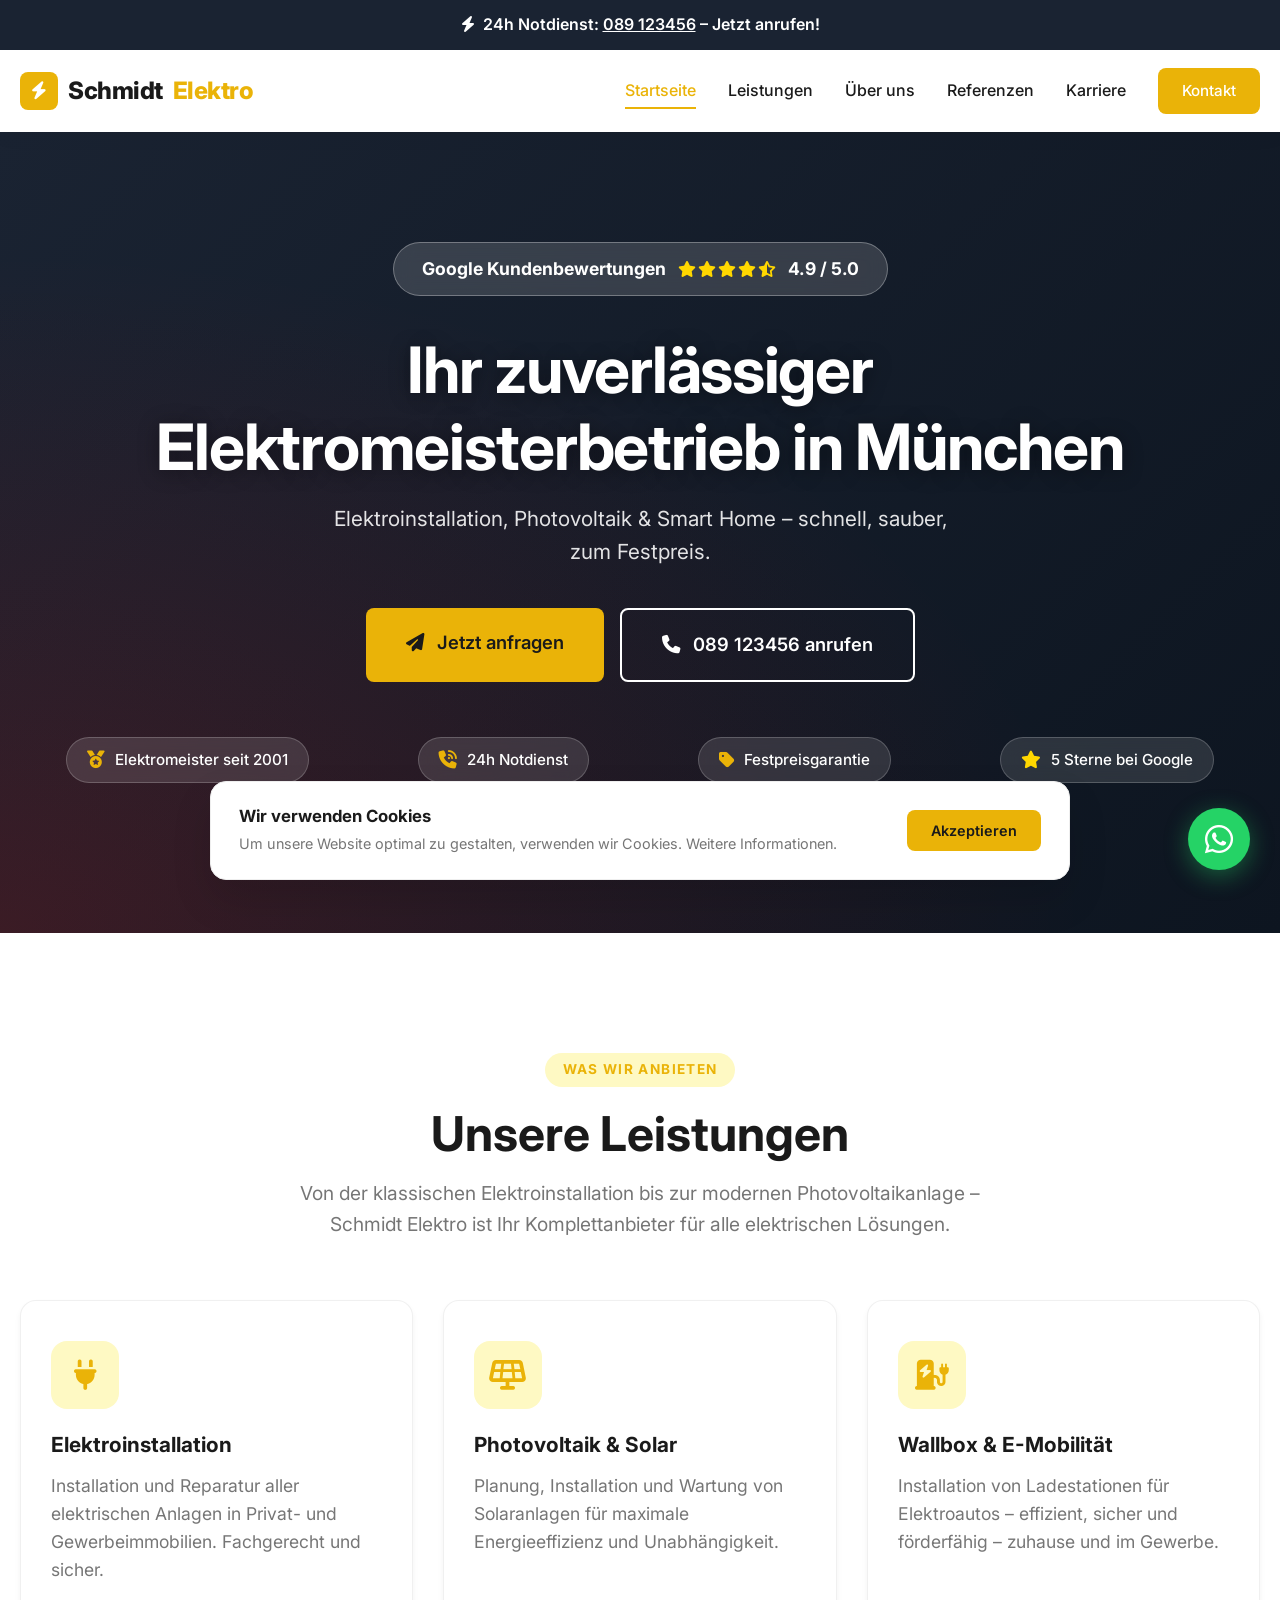
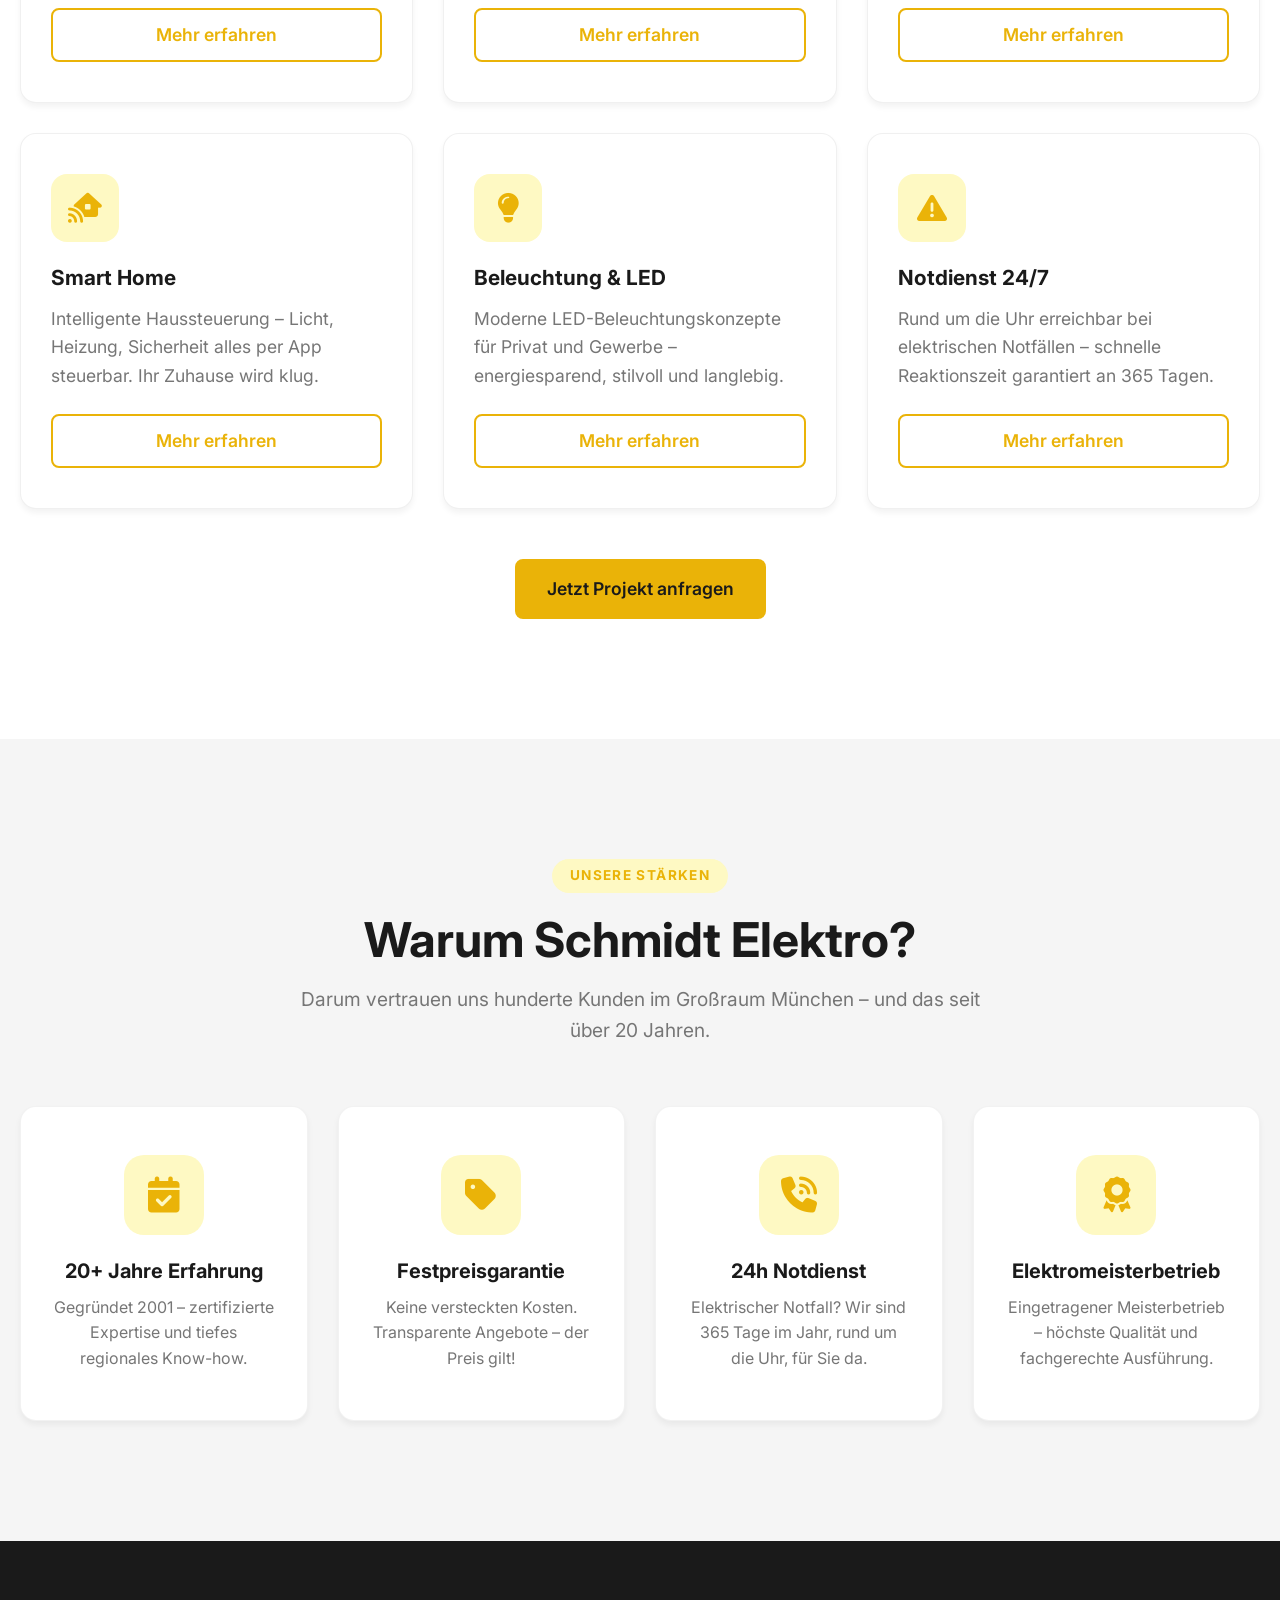
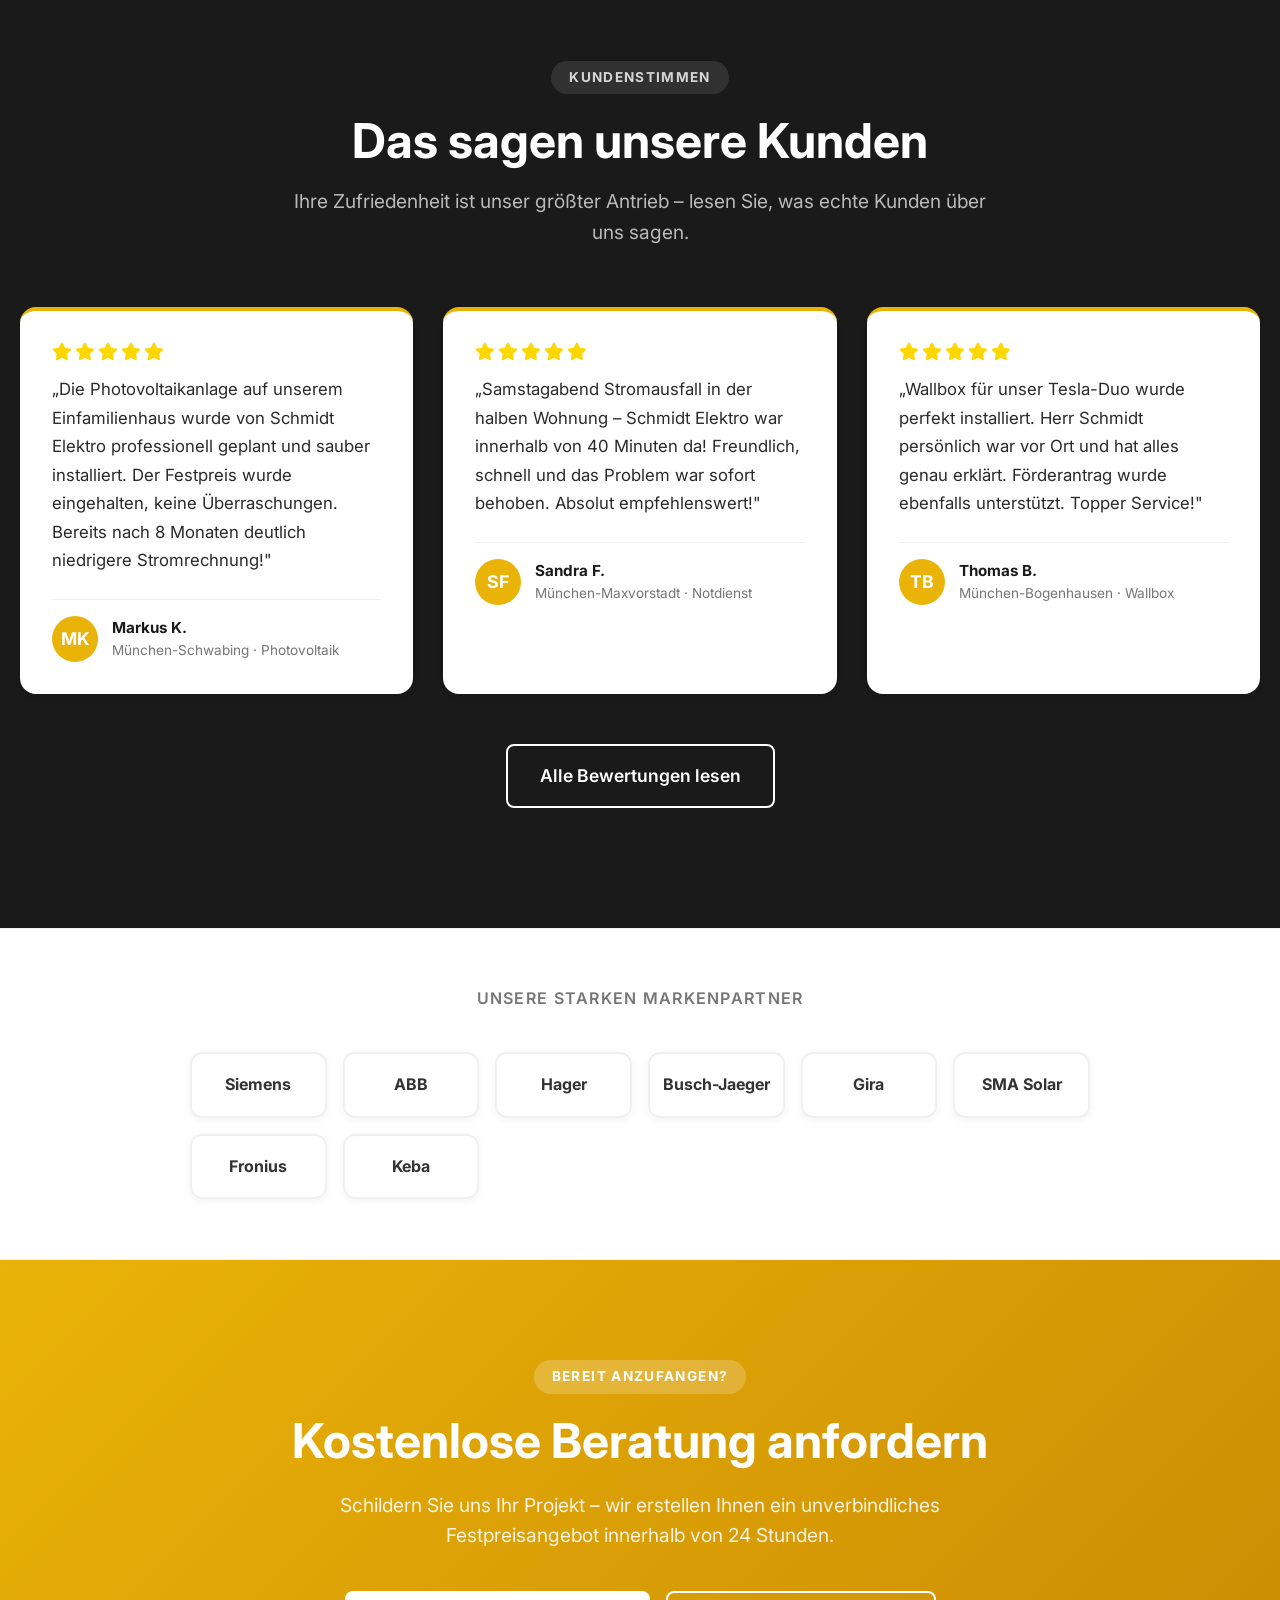
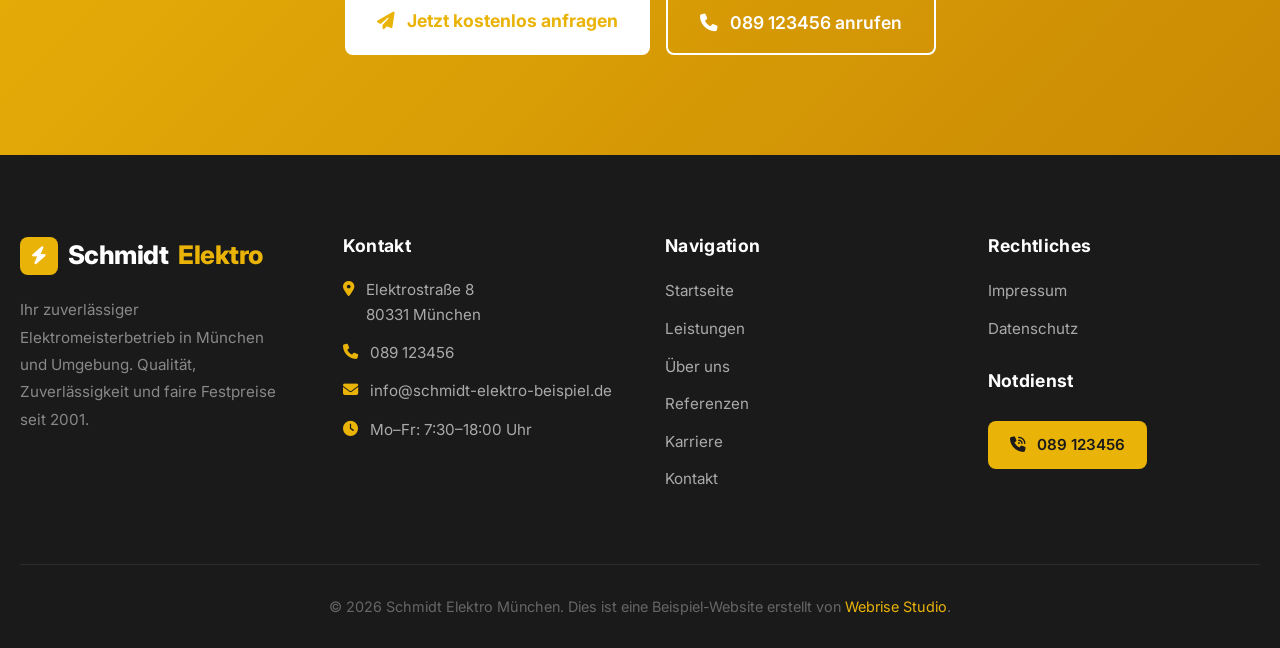
==== index.html @ f68c8c35 "Feat: Gelb/Anthrazit Farbschema, Banner, CTAs, Smart Home, Cleanup + SEO - Farbschema geändert: Gelb" ====
<!DOCTYPE html>
<html lang="de">
<head>
    <meta charset="UTF-8">
    <meta name="viewport" content="width=device-width, initial-scale=1.0">
    <title>Schmidt Elektro München – Elektromeisterbetrieb | Photovoltaik & Smart Home</title>
    <meta name="description" content="Ihr zuverlässiger Elektromeisterbetrieb in München. Elektroinstallation, Photovoltaik, Wallbox & Smart Home – schnell, sauber, zum Festpreis. Jetzt kostenlos anfragen!">

    <!-- Google Fonts -->
    <link rel="preconnect" href="https://fonts.googleapis.com">
    <link rel="preconnect" href="https://fonts.gstatic.com" crossorigin>
    <link href="https://fonts.googleapis.com/css2?family=Inter:wght@400;500;600;700;800&display=swap" rel="stylesheet">

    <!-- FontAwesome -->
    <link rel="stylesheet" href="https://cdnjs.cloudflare.com/ajax/libs/font-awesome/6.4.0/css/all.min.css">

    <link rel="stylesheet" href="css/style.css">
  <link rel="icon" type="image/x-icon" href="favicon.ico">
  <link rel="icon" type="image/png" sizes="32x32" href="favicon-32x32.png">
  <link rel="icon" type="image/png" sizes="16x16" href="favicon-16x16.png">
  <link rel="apple-touch-icon" sizes="180x180" href="apple-touch-icon.png">
  <!-- Open Graph -->
  <meta property="og:type" content="website">
  <meta property="og:url" content="https://webrisestudiode.github.io/schmidt-elektro/">
  <meta property="og:title" content="Schmidt Elektro München – Elektromeister für Photovoltaik & Smart Home">
  <meta property="og:description" content="Ihr zuverlässiger Elektromeisterbetrieb in München. Elektroinstallation, Photovoltaik, Wallbox & Smart Home – schnell, sauber, zum Festpreis.">
  <meta property="og:image" content="https://webrisestudiode.github.io/schmidt-elektro/img/pv-anlage.webp">
  <meta name="twitter:card" content="summary_large_image">
</head>
<body>

<!-- Personalisierter Demo-Banner -->
<div id="personalized-banner" style="display:none; background:linear-gradient(90deg,#1a2332,#2d3f52); color:white; text-align:center; padding:10px 20px; font-size:0.9rem; font-weight:600; letter-spacing:0.01em; position:relative; z-index:9999; border-bottom:3px solid #EAB308;">
  <i class="fa-solid fa-bolt" style="color:#EAB308; margin-right:8px;"></i>
  Guten Tag Herr/Frau <span id="banner-name" style="font-weight:800;"></span> – so könnte die Website von <strong id="banner-firma"></strong> aussehen &nbsp;·&nbsp;
  <a href="https://webrisestudio.de/kontakt.html" target="_blank" style="color:#EAB308;text-decoration:underline;font-weight:700;">Website anfragen →</a>
</div>
<script>
(function(){var p=new URLSearchParams(window.location.search),f=p.get('firma'),n=p.get('name');if(f&&n){var b=document.getElementById('personalized-banner');if(b){document.getElementById('banner-firma').textContent=f;document.getElementById('banner-name').textContent=n;b.style.display='block';}}})();
</script>

    <!-- Notdienst Banner -->
    <div class="emergency-banner">
        <i class="fa-solid fa-bolt"></i>&nbsp; 24h Notdienst: <a href="tel:089123456">089 123456</a> – Jetzt anrufen!
    </div>

    <!-- Header -->
    <header class="header">
        <div class="container nav-container">
            <a href="index.html" class="logo">
                <div class="logo-icon"><i class="fa-solid fa-bolt"></i></div>
                Schmidt <span>Elektro</span>
            </a>
            <button class="mobile-menu-btn" aria-label="Menü öffnen">
                <i class="fa-solid fa-bars"></i>
            </button>
            <nav class="nav-links">
                <a href="index.html" class="active">Startseite</a>
                <a href="leistungen.html">Leistungen</a>
                <a href="ueber-uns.html">Über uns</a>
                <a href="referenzen.html">Referenzen</a>
                <a href="karriere.html">Karriere</a>
                <a href="kontakt.html" class="btn btn-primary btn-nav-cta" style="color:white; padding:11px 24px; font-size:0.95rem;">Kontakt</a>
            </nav>
        </div>
    </header>

    <!-- Hero Section -->
    <section class="hero">
        <div class="container hero-content">
            <div class="rating-badge animate-on-scroll">
                <span>Google Kundenbewertungen</span>
                <div class="stars">
                    <i class="fa-solid fa-star"></i>
                    <i class="fa-solid fa-star"></i>
                    <i class="fa-solid fa-star"></i>
                    <i class="fa-solid fa-star"></i>
                    <i class="fa-solid fa-star-half-stroke"></i>
                </div>
                <strong>4.9 / 5.0</strong>
            </div>

            <h1 class="animate-on-scroll" style="transition-delay:0.1s;">
                Ihr zuverlässiger<br>Elektromeisterbetrieb in München
            </h1>
            <p class="animate-on-scroll" style="transition-delay:0.2s;">
                Elektroinstallation, Photovoltaik & Smart Home – schnell, sauber, zum Festpreis.
            </p>

            <div class="animate-on-scroll" style="transition-delay:0.3s; display:flex; gap:16px; flex-wrap:wrap; justify-content:center;">
                <a href="kontakt.html" class="btn btn-primary btn-lg" style="font-size:1.15rem;">
                    <i class="fa-solid fa-paper-plane" style="margin-right:8px;"></i> Jetzt anfragen
                </a>
                <a href="tel:089123456" class="btn btn-outline-white btn-lg" style="font-size:1.15rem;">
                    <i class="fa-solid fa-phone" style="margin-right:8px;"></i> 089 123456 anrufen
                </a>
            </div>

            <div class="trust-badges-hero animate-on-scroll" style="transition-delay:0.45s;">
                <div class="trust-badge">
                    <i class="fa-solid fa-medal"></i> Elektromeister seit 2001
                </div>
                <div class="trust-badge">
                    <i class="fa-solid fa-phone-volume"></i> 24h Notdienst
                </div>
                <div class="trust-badge">
                    <i class="fa-solid fa-tag"></i> Festpreisgarantie
                </div>
                <div class="trust-badge">
                    <i class="fa-solid fa-star" style="color:#FFD700;"></i> 5 Sterne bei Google
                </div>
            </div>
        </div>
    </section>

    <!-- Leistungen Sektion -->
    <section class="section-padding">
        <div class="container">
            <div class="section-header animate-on-scroll">
                <span class="section-eyebrow">Was wir anbieten</span>
                <h2>Unsere Leistungen</h2>
                <p>Von der klassischen Elektroinstallation bis zur modernen Photovoltaikanlage – Schmidt Elektro ist Ihr Komplettanbieter für alle elektrischen Lösungen.</p>
            </div>

            <div class="grid grid-3">
                <div class="card animate-on-scroll">
                    <div class="card-icon"><i class="fa-solid fa-plug"></i></div>
                    <h3 class="card-title">Elektroinstallation</h3>
                    <p class="card-text">Installation und Reparatur aller elektrischen Anlagen in Privat- und Gewerbeimmobilien. Fachgerecht und sicher.</p>
                    <a href="leistungen.html#elektroinstallation" class="btn btn-outline" style="padding:11px 22px;">Mehr erfahren</a>
                </div>
                <div class="card animate-on-scroll" style="transition-delay:0.1s;">
                    <div class="card-icon"><i class="fa-solid fa-solar-panel"></i></div>
                    <h3 class="card-title">Photovoltaik & Solar</h3>
                    <p class="card-text">Planung, Installation und Wartung von Solaranlagen für maximale Energieeffizienz und Unabhängigkeit.</p>
                    <a href="leistungen.html#photovoltaik" class="btn btn-outline" style="padding:11px 22px;">Mehr erfahren</a>
                </div>
                <div class="card animate-on-scroll" style="transition-delay:0.2s;">
                    <div class="card-icon"><i class="fa-solid fa-charging-station"></i></div>
                    <h3 class="card-title">Wallbox & E-Mobilität</h3>
                    <p class="card-text">Installation von Ladestationen für Elektroautos – effizient, sicher und förderfähig – zuhause und im Gewerbe.</p>
                    <a href="leistungen.html#wallbox" class="btn btn-outline" style="padding:11px 22px;">Mehr erfahren</a>
                </div>
                <div class="card animate-on-scroll">
                    <div class="card-icon"><i class="fa-solid fa-house-signal"></i></div>
                    <h3 class="card-title">Smart Home</h3>
                    <p class="card-text">Intelligente Haussteuerung – Licht, Heizung, Sicherheit alles per App steuerbar. Ihr Zuhause wird klug.</p>
                    <a href="leistungen.html#smarthome" class="btn btn-outline" style="padding:11px 22px;">Mehr erfahren</a>
                </div>
                <div class="card animate-on-scroll" style="transition-delay:0.1s;">
                    <div class="card-icon"><i class="fa-solid fa-lightbulb"></i></div>
                    <h3 class="card-title">Beleuchtung & LED</h3>
                    <p class="card-text">Moderne LED-Beleuchtungskonzepte für Privat und Gewerbe – energiesparend, stilvoll und langlebig.</p>
                    <a href="leistungen.html#beleuchtung" class="btn btn-outline" style="padding:11px 22px;">Mehr erfahren</a>
                </div>
                <div class="card animate-on-scroll" style="transition-delay:0.2s;">
                    <div class="card-icon"><i class="fa-solid fa-triangle-exclamation"></i></div>
                    <h3 class="card-title">Notdienst 24/7</h3>
                    <p class="card-text">Rund um die Uhr erreichbar bei elektrischen Notfällen – schnelle Reaktionszeit garantiert an 365 Tagen.</p>
                    <a href="leistungen.html#notdienst" class="btn btn-outline" style="padding:11px 22px;">Mehr erfahren</a>
                </div>
            </div>

            <div class="text-center animate-on-scroll" style="margin-top:50px;">
                <a href="kontakt.html" class="btn btn-primary">Jetzt Projekt anfragen</a>
            </div>
        </div>
    </section>

    <!-- Warum Schmidt Elektro -->
    <section class="section-padding bg-light">
        <div class="container">
            <div class="section-header animate-on-scroll">
                <span class="section-eyebrow">Unsere Stärken</span>
                <h2>Warum Schmidt Elektro?</h2>
                <p>Darum vertrauen uns hunderte Kunden im Großraum München – und das seit über 20 Jahren.</p>
            </div>
            <div class="grid grid-4">
                <div class="why-card animate-on-scroll">
                    <div class="why-card-icon"><i class="fa-solid fa-calendar-check"></i></div>
                    <h3>20+ Jahre Erfahrung</h3>
                    <p>Gegründet 2001 – zertifizierte Expertise und tiefes regionales Know-how.</p>
                </div>
                <div class="why-card animate-on-scroll" style="transition-delay:0.1s;">
                    <div class="why-card-icon"><i class="fa-solid fa-tag"></i></div>
                    <h3>Festpreisgarantie</h3>
                    <p>Keine versteckten Kosten. Transparente Angebote – der Preis gilt!</p>
                </div>
                <div class="why-card animate-on-scroll" style="transition-delay:0.2s;">
                    <div class="why-card-icon"><i class="fa-solid fa-phone-volume"></i></div>
                    <h3>24h Notdienst</h3>
                    <p>Elektrischer Notfall? Wir sind 365 Tage im Jahr, rund um die Uhr, für Sie da.</p>
                </div>
                <div class="why-card animate-on-scroll" style="transition-delay:0.3s;">
                    <div class="why-card-icon"><i class="fa-solid fa-award"></i></div>
                    <h3>Elektromeisterbetrieb</h3>
                    <p>Eingetragener Meisterbetrieb – höchste Qualität und fachgerechte Ausführung.</p>
                </div>
            </div>
        </div>
    </section>

    <!-- Testimonials Preview -->
    <section class="section-padding" style="background:var(--color-dark);">
        <div class="container">
            <div class="section-header animate-on-scroll">
                <span class="section-eyebrow" style="background:rgba(255,255,255,0.1); color:rgba(255,255,255,0.8);">Kundenstimmen</span>
                <h2 style="color:white;">Das sagen unsere Kunden</h2>
                <p style="color:rgba(255,255,255,0.7);">Ihre Zufriedenheit ist unser größter Antrieb – lesen Sie, was echte Kunden über uns sagen.</p>
            </div>

            <div class="grid grid-3">
                <div class="testimonial-card animate-on-scroll">
                    <div class="stars">
                        <i class="fa-solid fa-star"></i><i class="fa-solid fa-star"></i><i class="fa-solid fa-star"></i><i class="fa-solid fa-star"></i><i class="fa-solid fa-star"></i>
                    </div>
                    <p><em>„Die Photovoltaikanlage auf unserem Einfamilienhaus wurde von Schmidt Elektro professionell geplant und sauber installiert. Der Festpreis wurde eingehalten, keine Überraschungen. Bereits nach 8 Monaten deutlich niedrigere Stromrechnung!"</em></p>
                    <div class="testimonial-author">
                        <div class="testimonial-avatar">MK</div>
                        <div>
                            <div class="testimonial-name">Markus K.</div>
                            <div class="testimonial-meta">München-Schwabing · Photovoltaik</div>
                        </div>
                    </div>
                </div>

                <div class="testimonial-card animate-on-scroll" style="transition-delay:0.1s;">
                    <div class="stars">
                        <i class="fa-solid fa-star"></i><i class="fa-solid fa-star"></i><i class="fa-solid fa-star"></i><i class="fa-solid fa-star"></i><i class="fa-solid fa-star"></i>
                    </div>
                    <p><em>„Samstagabend Stromausfall in der halben Wohnung – Schmidt Elektro war innerhalb von 40 Minuten da! Freundlich, schnell und das Problem war sofort behoben. Absolut empfehlenswert!"</em></p>
                    <div class="testimonial-author">
                        <div class="testimonial-avatar">SF</div>
                        <div>
                            <div class="testimonial-name">Sandra F.</div>
                            <div class="testimonial-meta">München-Maxvorstadt · Notdienst</div>
                        </div>
                    </div>
                </div>

                <div class="testimonial-card animate-on-scroll" style="transition-delay:0.2s;">
                    <div class="stars">
                        <i class="fa-solid fa-star"></i><i class="fa-solid fa-star"></i><i class="fa-solid fa-star"></i><i class="fa-solid fa-star"></i><i class="fa-solid fa-star"></i>
                    </div>
                    <p><em>„Wallbox für unser Tesla-Duo wurde perfekt installiert. Herr Schmidt persönlich war vor Ort und hat alles genau erklärt. Förderantrag wurde ebenfalls unterstützt. Topper Service!"</em></p>
                    <div class="testimonial-author">
                        <div class="testimonial-avatar">TB</div>
                        <div>
                            <div class="testimonial-name">Thomas B.</div>
                            <div class="testimonial-meta">München-Bogenhausen · Wallbox</div>
                        </div>
                    </div>
                </div>
            </div>

            <div class="text-center animate-on-scroll" style="margin-top:50px;">
                <a href="referenzen.html" class="btn btn-outline-white">Alle Bewertungen lesen</a>
            </div>
        </div>
    </section>

    <!-- Markenpartner -->
    <section class="brands-section">
        <div class="container">
            <h3 class="text-center animate-on-scroll" style="margin-bottom:44px; color:var(--color-gray); font-size:1rem; font-weight:600; text-transform:uppercase; letter-spacing:0.08em;">Unsere starken Markenpartner</h3>
            <div class="animate-on-scroll">
<div style="display:grid; grid-template-columns:repeat(auto-fit,minmax(130px,1fr)); gap:16px; max-width:900px; margin:0 auto;">
    <div style="background:#fff; border:2px solid #f0f0f0; border-radius:12px; padding:18px 12px; text-align:center; font-weight:700; font-size:1rem; color:#333; box-shadow:0 2px 8px rgba(0,0,0,0.05); transition:border-color 0.2s;" onmouseover="this.style.borderColor='#EAB308'" onmouseout="this.style.borderColor='#f0f0f0'">Siemens</div>
    <div style="background:#fff; border:2px solid #f0f0f0; border-radius:12px; padding:18px 12px; text-align:center; font-weight:700; font-size:1rem; color:#333; box-shadow:0 2px 8px rgba(0,0,0,0.05); transition:border-color 0.2s;" onmouseover="this.style.borderColor='#EAB308'" onmouseout="this.style.borderColor='#f0f0f0'">ABB</div>
    <div style="background:#fff; border:2px solid #f0f0f0; border-radius:12px; padding:18px 12px; text-align:center; font-weight:700; font-size:1rem; color:#333; box-shadow:0 2px 8px rgba(0,0,0,0.05); transition:border-color 0.2s;" onmouseover="this.style.borderColor='#EAB308'" onmouseout="this.style.borderColor='#f0f0f0'">Hager</div>
    <div style="background:#fff; border:2px solid #f0f0f0; border-radius:12px; padding:18px 12px; text-align:center; font-weight:700; font-size:1rem; color:#333; box-shadow:0 2px 8px rgba(0,0,0,0.05); transition:border-color 0.2s;" onmouseover="this.style.borderColor='#EAB308'" onmouseout="this.style.borderColor='#f0f0f0'">Busch-Jaeger</div>
    <div style="background:#fff; border:2px solid #f0f0f0; border-radius:12px; padding:18px 12px; text-align:center; font-weight:700; font-size:1rem; color:#333; box-shadow:0 2px 8px rgba(0,0,0,0.05); transition:border-color 0.2s;" onmouseover="this.style.borderColor='#EAB308'" onmouseout="this.style.borderColor='#f0f0f0'">Gira</div>
    <div style="background:#fff; border:2px solid #f0f0f0; border-radius:12px; padding:18px 12px; text-align:center; font-weight:700; font-size:1rem; color:#333; box-shadow:0 2px 8px rgba(0,0,0,0.05); transition:border-color 0.2s;" onmouseover="this.style.borderColor='#EAB308'" onmouseout="this.style.borderColor='#f0f0f0'">SMA Solar</div>
    <div style="background:#fff; border:2px solid #f0f0f0; border-radius:12px; padding:18px 12px; text-align:center; font-weight:700; font-size:1rem; color:#333; box-shadow:0 2px 8px rgba(0,0,0,0.05); transition:border-color 0.2s;" onmouseover="this.style.borderColor='#EAB308'" onmouseout="this.style.borderColor='#f0f0f0'">Fronius</div>
    <div style="background:#fff; border:2px solid #f0f0f0; border-radius:12px; padding:18px 12px; text-align:center; font-weight:700; font-size:1rem; color:#333; box-shadow:0 2px 8px rgba(0,0,0,0.05); transition:border-color 0.2s;" onmouseover="this.style.borderColor='#EAB308'" onmouseout="this.style.borderColor='#f0f0f0'">Keba</div>
</div>
            </div>
        </div>
    </section>

    <!-- CTA Section -->
    <section class="cta-section">
        <div class="container animate-on-scroll">
            <span class="section-eyebrow" style="background:rgba(255,255,255,0.2); color:white;">Bereit anzufangen?</span>
            <h2>Kostenlose Beratung anfordern</h2>
            <p>Schildern Sie uns Ihr Projekt – wir erstellen Ihnen ein unverbindliches Festpreisangebot innerhalb von 24 Stunden.</p>
            <div style="display:flex; gap:16px; justify-content:center; flex-wrap:wrap;">
                <a href="kontakt.html" class="btn" style="background:white; color:var(--color-primary); font-weight:700;">
                    <i class="fa-solid fa-paper-plane" style="margin-right:8px;"></i> Jetzt kostenlos anfragen
                </a>
                <a href="tel:089123456" class="btn btn-outline-white">
                    <i class="fa-solid fa-phone" style="margin-right:8px;"></i> 089 123456 anrufen
                </a>
            </div>
        </div>
    </section>

    <!-- Footer -->
    <footer class="footer">
        <div class="container">
            <div class="footer-grid">
                <div>
                    <div class="footer-logo">
                        <div class="logo-icon"><i class="fa-solid fa-bolt"></i></div>
                        Schmidt <span>Elektro</span>
                    </div>
                    <p class="footer-desc">Ihr zuverlässiger Elektromeisterbetrieb in München und Umgebung. Qualität, Zuverlässigkeit und faire Festpreise seit 2001.</p>
                </div>
                <div>
                    <h4>Kontakt</h4>
                    <div class="footer-contact-item"><i class="fa-solid fa-location-dot"></i><span>Elektrostraße 8<br>80331 München</span></div>
                    <div class="footer-contact-item"><i class="fa-solid fa-phone"></i><a href="tel:089123456">089 123456</a></div>
                    <div class="footer-contact-item"><i class="fa-solid fa-envelope"></i><a href="mailto:info@schmidt-elektro-beispiel.de">info@schmidt-elektro-beispiel.de</a></div>
                    <div class="footer-contact-item"><i class="fa-solid fa-clock"></i><span>Mo–Fr: 7:30–18:00 Uhr</span></div>
                </div>
                <div>
                    <h4>Navigation</h4>
                    <ul class="footer-links">
                        <li><a href="index.html">Startseite</a></li>
                        <li><a href="leistungen.html">Leistungen</a></li>
                        <li><a href="ueber-uns.html">Über uns</a></li>
                        <li><a href="referenzen.html">Referenzen</a></li>
                        <li><a href="karriere.html">Karriere</a></li>
                        <li><a href="kontakt.html">Kontakt</a></li>
                    </ul>
                </div>
                <div>
                    <h4>Rechtliches</h4>
                    <ul class="footer-links">
                        <li><a href="impressum.html">Impressum</a></li>
                        <li><a href="datenschutz.html">Datenschutz</a></li>
                    </ul>
                    <h4 style="margin-top:28px;">Notdienst</h4>
                    <a href="tel:089123456" class="btn btn-primary" style="padding:12px 22px; font-size:0.95rem; margin-top:8px; display:inline-block;">
                        <i class="fa-solid fa-phone-volume" style="margin-right:8px;"></i> 089 123456
                    </a>
                </div>
            </div>
            <div class="footer-bottom">
                &copy; 2026 Schmidt Elektro München. Dies ist eine Beispiel-Website erstellt von <a href="https://webrisestudio.de" target="_blank" style="color:var(--color-primary);">Webrise Studio</a>.
            </div>
        </div>
    </footer>

    <!-- WhatsApp Button -->
    <a href="https://wa.me/4989123456?text=Hallo%20Schmidt%20Elektro%2C%20ich%20h%C3%A4tte%20eine%20Anfrage..." target="_blank" class="whatsapp-btn" aria-label="WhatsApp Kontakt">
        <i class="fa-brands fa-whatsapp"></i>
    </a>

    <!-- Cookie Banner -->
    <div id="cookie-banner" class="cookie-banner">
        <div>
            <h4>Wir verwenden Cookies</h4>
            <p>Um unsere Website optimal zu gestalten, verwenden wir Cookies. <a href="datenschutz.html">Weitere Informationen</a>.</p>
        </div>
        <div>
            <button id="accept-cookies" class="btn btn-primary" style="padding:12px 24px; font-size:0.9rem; white-space:nowrap;">Akzeptieren</button>
        </div>
    </div>

    <script src="js/script.js"></script>
</body>
</html>
---- css/style.css ----
:root {
  --color-primary: #EAB308;
  --color-primary-dark: #CA8A04;
  --color-primary-light: #FEF9C3;
  --color-dark: #1A1A1A;
  --color-dark-gray: #2A2A2A;
  --color-gray: #767676;
  --color-light-gray: #F5F5F5;
  --color-white: #FFFFFF;
  --color-success: #28a745;
  --color-error: #dc3545;

  --font-family: 'Inter', sans-serif;

  --border-radius: 8px;
  --border-radius-lg: 16px;
  --shadow-sm: 0 4px 6px rgba(0, 0, 0, 0.05);
  --shadow-md: 0 10px 20px rgba(0, 0, 0, 0.08);
  --shadow-lg: 0 20px 40px rgba(0, 0, 0, 0.12);
  --transition: all 0.3s ease;
}

/* Reset & Base */
* {
  margin: 0;
  padding: 0;
  box-sizing: border-box;
}

html {
  scroll-behavior: smooth;
}

body {
  font-family: var(--font-family);
  color: var(--color-dark);
  line-height: 1.6;
  background-color: var(--color-white);
  overflow-x: hidden;
}

a {
  text-decoration: none;
  color: inherit;
}

ul {
  list-style: none;
}

img {
  max-width: 100%;
  height: auto;
  display: block;
}

/* Typography */
h1, h2, h3, h4, h5, h6 {
  font-weight: 700;
  line-height: 1.2;
  margin-bottom: 1rem;
}

h1 {
  font-size: clamp(2.5rem, 5vw, 4rem);
  letter-spacing: -0.02em;
}

h2 {
  font-size: clamp(2rem, 4vw, 3rem);
}

h3 {
  font-size: 1.5rem;
}

p {
  margin-bottom: 1.5rem;
  font-size: 1.1rem;
  color: var(--color-gray);
}

/* Utilities */
.container {
  width: 100%;
  max-width: 1280px;
  margin: 0 auto;
  padding: 0 20px;
}

.text-center { text-align: center; }
.text-primary { color: var(--color-primary); }
.text-white { color: var(--color-white); }
.bg-light { background-color: var(--color-light-gray); }
.bg-dark { background-color: var(--color-dark); color: var(--color-white); }
.bg-dark p { color: #cccccc; }
.text-success { color: var(--color-success); }

.section-padding { padding: 80px 0; }
@media (min-width: 768px) {
  .section-padding { padding: 120px 0; }
}

.section-header {
  text-align: center;
  max-width: 700px;
  margin: 0 auto 60px;
}

.section-header h2 {
  margin-bottom: 16px;
}

.section-header p {
  font-size: 1.2rem;
}

.grid {
  display: grid;
  gap: 30px;
}
.grid-2 { grid-template-columns: repeat(auto-fit, minmax(300px, 1fr)); }
.grid-3 { grid-template-columns: repeat(auto-fit, minmax(300px, 1fr)); }
.grid-4 { grid-template-columns: repeat(auto-fit, minmax(220px, 1fr)); }
@media (min-width: 992px) {
  .grid-3 { grid-template-columns: repeat(3, 1fr); }
  .grid-4 { grid-template-columns: repeat(4, 1fr); }
}

/* Buttons */
.btn {
  display: inline-block;
  padding: 16px 32px;
  border-radius: var(--border-radius);
  font-weight: 600;
  font-size: 1.1rem;
  cursor: pointer;
  transition: var(--transition);
  text-align: center;
  border: none;
  font-family: var(--font-family);
}

.btn-primary {
  background-color: var(--color-primary);
  color: #1a1a1a;
}

.btn-primary:hover {
  background-color: var(--color-primary-dark);
  transform: translateY(-2px);
  box-shadow: 0 10px 25px rgba(234, 179, 8, 0.3);
  color: #1a1a1a;
}

.btn-outline {
  border: 2px solid var(--color-primary);
  color: var(--color-primary);
  background: transparent;
}

.btn-outline:hover {
  background-color: var(--color-primary);
  color: var(--color-white);
  transform: translateY(-2px);
}

.btn-outline-white {
  border: 2px solid white;
  color: white;
  background: transparent;
}

.btn-outline-white:hover {
  background-color: white;
  color: var(--color-primary);
  transform: translateY(-2px);
}

.btn-block {
  display: block;
  width: 100%;
}

.btn-lg {
  padding: 20px 40px;
  font-size: 1.2rem;
}

/* Emergency Banner */
.emergency-banner {
  background: #1a2332;
  color: white;
  text-align: center;
  padding: 12px 20px;
  font-weight: 600;
  font-size: 1rem;
  position: relative;
  z-index: 1000;
  animation: pulse-banner 2s infinite;
}

.emergency-banner a {
  color: white;
  text-decoration: underline;
}

@keyframes pulse-banner {
  0% { background: #1a2332; }
  50% { background: #2d3f52; }
  100% { background: #1a2332; }
}

/* Navigation */
.header {
  position: sticky;
  top: 0;
  background-color: rgba(255, 255, 255, 0.97);
  backdrop-filter: blur(12px);
  box-shadow: 0 2px 20px rgba(0,0,0,0.06);
  z-index: 999;
  padding: 18px 0;
  transition: var(--transition);
}

.header.scrolled {
  padding: 12px 0;
  box-shadow: 0 4px 20px rgba(0,0,0,0.1);
}

.nav-container {
  display: flex;
  justify-content: space-between;
  align-items: center;
}

.logo {
  font-size: 1.5rem;
  font-weight: 800;
  color: var(--color-dark);
  display: flex;
  align-items: center;
  gap: 10px;
  letter-spacing: -0.02em;
}

.logo span {
  color: var(--color-primary);
}

.logo-icon {
  width: 38px;
  height: 38px;
  background-color: var(--color-primary);
  border-radius: 8px;
  display: flex;
  align-items: center;
  justify-content: center;
  color: white;
  font-size: 18px;
}

.nav-links {
  display: flex;
  gap: 32px;
  align-items: center;
}

.nav-links a {
  font-weight: 500;
  color: var(--color-dark);
  position: relative;
  transition: var(--transition);
  font-size: 1rem;
}

.nav-links a:hover, .nav-links a.active {
  color: var(--color-primary);
}

.nav-links a::after {
  content: '';
  position: absolute;
  bottom: -5px;
  left: 0;
  width: 0;
  height: 2px;
  background-color: var(--color-primary);
  transition: var(--transition);
}

.nav-links a:hover::after, .nav-links a.active::after {
  width: 100%;
}

.nav-links a.btn-nav-cta::after {
  display: none;
}

.mobile-menu-btn {
  display: none;
  background: none;
  border: none;
  font-size: 24px;
  color: var(--color-dark);
  cursor: pointer;
}

@media (max-width: 991px) {
  .nav-links {
    position: absolute;
    top: 100%;
    left: 0;
    width: 100%;
    background-color: #ffffff;
    flex-direction: column;
    padding: 10px 0;
    box-shadow: 0 10px 20px rgba(0,0,0,0.1);
    z-index: 9999;
    
    /* Animation: Dropdown from top to bottom */
    max-height: 0;
    overflow: hidden;
    opacity: 0;
    visibility: hidden;
    transition: max-height 0.4s ease-in-out, opacity 0.3s ease, visibility 0.3s ease;
    gap: 0;
  }

  .nav-links.open {
    max-height: 100vh;
    opacity: 1;
    visibility: visible;
  }

  .nav-links a {
    width: 100%;
    padding: 14px 24px;
    display: flex;
    align-items: center;
    min-height: 48px; /* Requirement: min 48px height */
    font-size: 1.1rem;
    border-bottom: 1px solid rgba(0,0,0,0.05);
  }

  .nav-links a:last-child {
    border-bottom: none;
  }

  .nav-links a::after {
    display: none;
  }

  .nav-links a.btn-nav-cta {
    margin: 15px 20px;
    width: auto;
    justify-content: center;
    border-bottom: none;
    background-color: var(--color-primary);
    color: white !important;
  }

  .mobile-menu-btn {
    display: block;
    z-index: 10000;
  }
}

/* Hero Section */
.hero {
  position: relative;
  padding: 110px 0 150px;
  background: linear-gradient(135deg, #1a2332 0%, #0d1520 100%);
  color: var(--color-white);
  text-align: center;
  overflow: hidden;
}

.hero::before {
  content: '';
  position: absolute;
  top: 0; left: 0; right: 0; bottom: 0;
  background: radial-gradient(ellipse at bottom left, rgba(232,18,10,0.18) 0%, transparent 60%);
  pointer-events: none;
}

.hero h1 {
  color: var(--color-white);
  font-size: clamp(2.4rem, 5vw, 4rem);
  text-shadow: 0 2px 20px rgba(0,0,0,0.4);
}

.hero p {
  color: rgba(255,255,255,0.88);
  font-size: 1.3rem;
  max-width: 650px;
  margin: 0 auto 40px;
}

.hero-content {
  position: relative;
  z-index: 2;
  margin: 0 auto;
}

.trust-badges-hero {
  display: flex;
  justify-content: center;
  gap: 16px;
  margin-top: 55px;
  flex-wrap: wrap;
}

.trust-badge {
  display: flex;
  align-items: center;
  gap: 10px;
  background: rgba(255,255,255,0.12);
  border: 1px solid rgba(255,255,255,0.2);
  padding: 10px 20px;
  border-radius: 50px;
  backdrop-filter: blur(10px);
  font-weight: 500;
  font-size: 0.95rem;
  transition: var(--transition);
  margin: 0 auto;
}

.trust-badge:hover {
  background: rgba(255,255,255,0.2);
}

.trust-badge i {
  color: var(--color-primary);
  font-size: 1.1rem;
}

/* Rating Badge */
.rating-badge {
  display: inline-flex;
  align-items: center;
  justify-content: center;
  gap: 12px;
  background: rgba(255,255,255,0.15);
  border: 1px solid rgba(255,255,255,0.3);
  color: white;
  padding: 12px 28px;
  border-radius: 50px;
  font-size: 1.1rem;
  font-weight: 700;
  margin-bottom: 36px;
  backdrop-filter: blur(10px);
  margin-left: auto;
  margin-right: auto;
}

.rating-badge .stars {
  color: #FFD700;
  margin-bottom: 0;
  font-size: 1rem;
  display: flex;
  gap: 2px;
}

/* Cards & Services */
.card {
  background: var(--color-white);
  border-radius: var(--border-radius-lg);
  padding: 40px 30px;
  box-shadow: var(--shadow-sm);
  transition: var(--transition);
  border: 1px solid rgba(0,0,0,0.06);
  height: 100%;
  display: flex;
  flex-direction: column;
}

.card:hover {
  transform: translateY(-8px);
  box-shadow: var(--shadow-md);
  border-color: rgba(232,18,10,0.15);
}

.card-icon {
  width: 68px;
  height: 68px;
  background: var(--color-primary-light);
  color: var(--color-primary);
  border-radius: 16px;
  display: flex;
  align-items: center;
  justify-content: center;
  font-size: 30px;
  margin-bottom: 24px;
  transition: var(--transition);
}

.card:hover .card-icon {
  background: var(--color-primary);
  color: white;
  transform: scale(1.08);
}

.card-title {
  font-size: 1.3rem;
  margin-bottom: 14px;
  color: var(--color-dark);
}

.card-text {
  flex-grow: 1;
  margin-bottom: 24px;
}

/* Service cards on leistungen page */
.service-card {
  background: var(--color-white);
  border-radius: var(--border-radius-lg);
  overflow: hidden;
  box-shadow: var(--shadow-sm);
  transition: var(--transition);
  border: 1px solid rgba(0,0,0,0.06);
  display: flex;
  flex-direction: column;
}

.service-card:hover {
  transform: translateY(-8px);
  box-shadow: var(--shadow-lg);
}

.service-card-img {
  width: 100%;
  height: 240px;
  object-fit: cover;
  transition: transform 0.6s ease;
}

.service-card:hover .service-card-img {
  transform: scale(1.05);
}

.service-card-img-wrap {
  overflow: hidden;
  height: 240px;
}

.service-card-body {
  padding: 36px 32px;
  flex: 1;
  display: flex;
  flex-direction: column;
}

.service-card-icon {
  width: 58px;
  height: 58px;
  background: var(--color-primary-light);
  color: var(--color-primary);
  border-radius: 14px;
  display: flex;
  align-items: center;
  justify-content: center;
  font-size: 26px;
  margin-bottom: 20px;
}

.service-card-body p {
  flex-grow: 1;
  margin-bottom: 24px;
}

/* Why Schmidt Section */
.why-card {
  text-align: center;
  padding: 48px 32px;
  background: white;
  border-radius: var(--border-radius-lg);
  box-shadow: var(--shadow-sm);
  border: 1px solid rgba(0,0,0,0.05);
  transition: var(--transition);
}

.why-card:hover {
  transform: translateY(-8px);
  box-shadow: var(--shadow-md);
  border-color: rgba(232,18,10,0.15);
}

.why-card-icon {
  width: 80px;
  height: 80px;
  background: var(--color-primary-light);
  color: var(--color-primary);
  border-radius: 20px;
  display: flex;
  align-items: center;
  justify-content: center;
  font-size: 36px;
  margin: 0 auto 24px;
  transition: var(--transition);
}

.why-card:hover .why-card-icon {
  background: var(--color-primary);
  color: white;
}

.why-card h3 {
  font-size: 1.25rem;
  margin-bottom: 12px;
}

.why-card p {
  font-size: 1rem;
  margin: 0;
}

/* Testimonials */
.testimonial-card {
  background: var(--color-white);
  padding: 32px;
  border-radius: var(--border-radius-lg);
  box-shadow: var(--shadow-sm);
  border-top: 4px solid var(--color-primary);
  transition: var(--transition);
}

.testimonial-card:hover {
  transform: translateY(-5px);
  box-shadow: var(--shadow-md);
}

.testimonial-card em {
  font-style: normal;
  font-size: 1.05rem;
  color: var(--color-dark-gray);
  line-height: 1.7;
}

.testimonial-author {
  display: flex;
  align-items: center;
  gap: 14px;
  margin-top: 24px;
  padding-top: 16px;
  border-top: 1px solid rgba(0,0,0,0.06);
}

.testimonial-avatar {
  width: 46px;
  height: 46px;
  border-radius: 50%;
  background: var(--color-primary);
  color: white;
  display: flex;
  align-items: center;
  justify-content: center;
  font-weight: 700;
  font-size: 1.1rem;
  flex-shrink: 0;
}

.testimonial-name {
  font-weight: 700;
  color: var(--color-dark);
  font-size: 0.95rem;
  margin: 0;
}

.testimonial-meta {
  font-size: 0.85rem;
  color: var(--color-gray);
  margin: 0;
}

.stars {
  color: #FFD700;
  font-size: 1.1rem;
  margin-bottom: 14px;
  display: flex;
  gap: 3px;
}

/* Overall Rating Box */
.rating-hero-box {
  background: var(--color-dark);
  color: white;
  border-radius: var(--border-radius-lg);
  padding: 48px 40px;
  text-align: center;
}

.big-rating {
  font-size: 5rem;
  font-weight: 800;
  color: white;
  line-height: 1;
  margin-bottom: 10px;
}

.big-stars {
  color: #FFD700;
  font-size: 2rem;
  display: flex;
  justify-content: center;
  gap: 5px;
  margin-bottom: 12px;
}

/* Stats / Numbers */
.stat-box {
  text-align: center;
  padding: 40px 20px;
}

.stat-number {
  font-size: 3.5rem;
  font-weight: 800;
  color: var(--color-primary);
  line-height: 1;
  margin-bottom: 10px;
}

.stat-label {
  font-size: 1.1rem;
  font-weight: 600;
  color: var(--color-dark);
  margin: 0;
}

/* Team */
.team-card {
  background: white;
  border-radius: var(--border-radius-lg);
  overflow: hidden;
  box-shadow: var(--shadow-sm);
  transition: var(--transition);
  text-align: center;
}

.team-card:hover {
  transform: translateY(-8px);
  box-shadow: var(--shadow-md);
}

.team-img {
  width: 100%;
  height: 280px;
  object-fit: cover;
  object-position: top;
}

.team-body {
  padding: 28px 24px;
}

.team-name {
  font-size: 1.25rem;
  margin-bottom: 6px;
}

.team-role {
  font-size: 0.95rem;
  color: var(--color-primary);
  font-weight: 600;
  margin-bottom: 10px;
}

.team-desc {
  font-size: 0.95rem;
  margin: 0;
}

/* Project Gallery */
.project-card {
  border-radius: var(--border-radius-lg);
  overflow: hidden;
  position: relative;
  box-shadow: var(--shadow-sm);
  transition: var(--transition);
}

.project-card:hover {
  transform: translateY(-5px);
  box-shadow: var(--shadow-md);
}

.project-card img {
  width: 100%;
  height: 260px;
  object-fit: cover;
}

.project-overlay {
  position: absolute;
  bottom: 0; left: 0; right: 0;
  background: linear-gradient(transparent, rgba(26,26,26,0.9));
  padding: 30px 24px 24px;
  color: white;
  transform: translateY(10px);
  opacity: 0.85;
  transition: var(--transition);
}

.project-card:hover .project-overlay {
  opacity: 1;
  transform: translateY(0);
}

.project-overlay h4 {
  margin: 0;
  font-size: 1.1rem;
  color: white;
}

.project-overlay p {
  margin: 6px 0 0;
  font-size: 0.9rem;
  color: rgba(255,255,255,0.75);
}

.project-overlay .project-badge {
  display: inline-block;
  background: var(--color-primary);
  color: white;
  padding: 4px 12px;
  border-radius: 20px;
  font-size: 0.75rem;
  font-weight: 600;
  margin-bottom: 8px;
}

/* Forms */
.form-group {
  margin-bottom: 22px;
}

.form-label {
  display: block;
  font-weight: 600;
  margin-bottom: 8px;
  font-size: 0.95rem;
  color: var(--color-dark);
}

.form-label .req {
  color: var(--color-primary);
  margin-left: 2px;
}

.form-control {
  width: 100%;
  padding: 15px 18px;
  border: 2px solid #e5e5e5;
  border-radius: var(--border-radius);
  font-family: var(--font-family);
  font-size: 1rem;
  transition: var(--transition);
  color: var(--color-dark);
  background: white;
}

.form-control:focus {
  outline: none;
  border-color: var(--color-primary);
  box-shadow: 0 0 0 4px rgba(232,18,10,0.08);
}

textarea.form-control {
  min-height: 160px;
  resize: vertical;
}

select.form-control {
  appearance: none;
  background-image: url("data:image/svg+xml,%3Csvg xmlns='http://www.w3.org/2000/svg' width='14' height='8' fill='none'%3E%3Cpath d='M1 1l6 6 6-6' stroke='%23767676' stroke-width='2' stroke-linecap='round'/%3E%3C/svg%3E");
  background-repeat: no-repeat;
  background-position: right 18px center;
  cursor: pointer;
}

.checkbox-wrap {
  display: flex;
  gap: 12px;
  align-items: flex-start;
  margin-bottom: 24px;
}

.checkbox-wrap input[type="checkbox"] {
  margin-top: 4px;
  width: 18px;
  height: 18px;
  flex-shrink: 0;
  accent-color: var(--color-primary);
  cursor: pointer;
}

.checkbox-wrap label {
  font-size: 0.95rem;
  color: var(--color-gray);
  cursor: pointer;
}

.checkbox-wrap a {
  color: var(--color-primary);
  text-decoration: underline;
}

.form-row {
  display: grid;
  grid-template-columns: 1fr 1fr;
  gap: 20px;
}

@media (max-width: 640px) {
  .form-row { grid-template-columns: 1fr; }
}

/* Multi-step Form */
.multi-step-form {
  background: var(--color-white);
  padding: 50px 48px;
  border-radius: var(--border-radius-lg);
  box-shadow: var(--shadow-lg);
  border: 1px solid rgba(0,0,0,0.05);
}

@media (max-width: 640px) {
  .multi-step-form {
    padding: 30px 24px;
  }
}

.form-step {
  display: none;
  animation: fadeSlideIn 0.45s ease;
}

.form-step.active {
  display: block;
}

@keyframes fadeSlideIn {
  from { opacity: 0; transform: translateY(15px); }
  to { opacity: 1; transform: translateY(0); }
}

.progress-bar-wrap {
  display: flex;
  align-items: center;
  justify-content: space-between;
  margin-bottom: 48px;
  position: relative;
}

.progress-line-bg {
  position: absolute;
  top: 50%;
  left: 20px;
  right: 20px;
  transform: translateY(-50%);
  height: 4px;
  background: #eee;
  z-index: 1;
}

.progress-line {
  position: absolute;
  top: 0; left: 0;
  height: 100%;
  width: 0%;
  background: var(--color-primary);
  transition: width 0.4s ease;
}

.step-indicator {
  width: 44px;
  height: 44px;
  border-radius: 50%;
  background: #eee;
  color: var(--color-gray);
  display: flex;
  align-items: center;
  justify-content: center;
  font-weight: 700;
  font-size: 1rem;
  position: relative;
  z-index: 3;
  transition: var(--transition);
  flex-shrink: 0;
}

.step-indicator.active {
  background: var(--color-primary);
  color: white;
  box-shadow: 0 0 0 6px rgba(232,18,10,0.15);
}

.step-indicator.completed {
  background: var(--color-primary);
  color: white;
}

.step-label {
  position: absolute;
  bottom: -26px;
  left: 50%;
  transform: translateX(-50%);
  font-size: 0.75rem;
  font-weight: 600;
  white-space: nowrap;
  color: var(--color-gray);
}

.step-indicator.active .step-label {
  color: var(--color-primary);
}

.step-wrap {
  display: flex;
  flex-direction: column;
  align-items: center;
  position: relative;
  z-index: 3;
}

.service-selection-grid {
  display: grid;
  grid-template-columns: repeat(auto-fit, minmax(170px, 1fr));
  gap: 18px;
  margin-bottom: 36px;
}

.service-option {
  border: 2px solid #e5e5e5;
  border-radius: var(--border-radius);
  padding: 24px 16px;
  text-align: center;
  cursor: pointer;
  transition: var(--transition);
  user-select: none;
}

.service-option:hover {
  border-color: var(--color-primary);
  background: var(--color-primary-light);
}

.service-option.selected {
  border-color: var(--color-primary);
  background: var(--color-primary-light);
  color: var(--color-primary);
}

.service-option i {
  font-size: 2.2rem;
  color: var(--color-primary);
  margin-bottom: 12px;
  display: block;
}

.service-option span {
  font-weight: 600;
  font-size: 0.9rem;
  display: block;
  color: var(--color-dark);
}

.service-option.selected span {
  color: var(--color-primary);
}

.form-actions {
  display: flex;
  justify-content: space-between;
  gap: 16px;
  margin-top: 36px;
}

.form-step-title {
  font-size: 1.5rem;
  font-weight: 700;
  margin-bottom: 8px;
}

.form-step-subtitle {
  color: var(--color-gray);
  font-size: 1rem;
  margin-bottom: 32px;
}

.success-box {
  text-align: center;
  padding: 60px 20px;
}

.success-box i {
  font-size: 5rem;
  color: var(--color-success);
  margin-bottom: 24px;
  display: block;
}

/* File Upload */
.file-upload-wrap {
  display: flex;
  flex-direction: column;
  align-items: center;
  justify-content: center;
  border: 2px dashed #ddd;
  border-radius: var(--border-radius-lg);
  padding: 40px 20px;
  text-align: center;
  transition: var(--transition);
  cursor: pointer;
  background-color: #fafafa;
}

.file-upload-wrap:hover {
  border-color: var(--color-primary);
  background: var(--color-primary-light);
}

.file-upload-wrap i {
  font-size: 3rem;
  color: var(--color-primary);
  margin-bottom: 16px;
  display: block;
}

.file-upload-wrap input[type="file"] {
  display: none;
}

.file-label {
  font-weight: 500;
  color: var(--color-dark);
  font-size: 1rem;
  display: block;
}

/* Footer */
.footer {
  background-color: var(--color-dark);
  color: var(--color-white);
  padding: 80px 0 30px;
}

.footer-grid {
  display: grid;
  grid-template-columns: repeat(auto-fit, minmax(220px, 1fr));
  gap: 50px;
  margin-bottom: 60px;
}

.footer h4 {
  font-size: 1.1rem;
  margin-bottom: 22px;
  color: var(--color-white);
  letter-spacing: 0.02em;
}

.footer-links li {
  margin-bottom: 12px;
}

.footer-links a {
  color: #aaa;
  transition: var(--transition);
  font-size: 0.95rem;
}

.footer-links a:hover {
  color: var(--color-primary);
  padding-left: 4px;
}

.footer-contact-item {
  display: flex;
  align-items: flex-start;
  gap: 12px;
  margin-bottom: 14px;
  color: #aaa;
  font-size: 0.95rem;
}

.footer-contact-item i {
  color: var(--color-primary);
  margin-top: 3px;
  flex-shrink: 0;
}

.footer-bottom {
  text-align: center;
  padding-top: 30px;
  border-top: 1px solid rgba(255,255,255,0.08);
  color: #666;
  font-size: 0.9rem;
}

.footer-logo {
  font-size: 1.6rem;
  font-weight: 800;
  color: white;
  display: flex;
  align-items: center;
  gap: 10px;
  margin-bottom: 20px;
  letter-spacing: -0.02em;
}

.footer-logo span {
  color: var(--color-primary);
}

.footer-desc {
  color: #888;
  font-size: 0.95rem;
  line-height: 1.8;
  margin-bottom: 0;
}

/* WhatsApp Button */
.whatsapp-btn {
  position: fixed;
  bottom: 30px;
  right: 30px;
  background-color: #25D366;
  color: white;
  width: 62px;
  height: 62px;
  border-radius: 50%;
  display: flex;
  align-items: center;
  justify-content: center;
  font-size: 32px;
  box-shadow: 0 6px 24px rgba(37,211,102,0.4);
  z-index: 1000;
  transition: transform 0.3s cubic-bezier(0.175, 0.885, 0.32, 1.275), box-shadow 0.3s;
}

.whatsapp-btn:hover {
  transform: scale(1.12);
  box-shadow: 0 10px 30px rgba(37,211,102,0.5);
}

/* Cookie Banner */
.cookie-banner {
  position: fixed;
  bottom: 20px;
  left: 20px;
  right: 20px;
  background: var(--color-white);
  padding: 24px 28px;
  border-radius: var(--border-radius-lg);
  box-shadow: var(--shadow-lg);
  display: flex;
  flex-direction: column;
  gap: 16px;
  z-index: 1001;
  border: 1px solid #eee;
  transform: translateY(150%);
  transition: transform 0.5s cubic-bezier(0.175, 0.885, 0.32, 1.275);
}

.cookie-banner.show {
  transform: translateY(0);
}

.cookie-banner h4 {
  margin-bottom: 6px;
  font-size: 1.05rem;
}

.cookie-banner p {
  font-size: 0.9rem;
  margin: 0;
}

@media (min-width: 768px) {
  .cookie-banner {
    flex-direction: row;
    align-items: center;
    justify-content: space-between;
    left: 50%;
    right: auto;
    transform: translate(-50%, 150%);
    max-width: 860px;
    width: 90%;
  }
  .cookie-banner.show {
    transform: translate(-50%, 0);
  }
}

/* Scroll Animations */
.animate-on-scroll {
  opacity: 0;
  transform: translateY(30px);
  transition: opacity 0.7s ease, transform 0.7s ease;
}

.animate-on-scroll.is-visible {
  opacity: 1;
  transform: translateY(0);
}

/* Brands Section */
.brands-section {
  padding: 60px 0;
  background-color: var(--color-white);
  border-top: 1px solid rgba(0,0,0,0.05);
  border-bottom: 1px solid rgba(0,0,0,0.05);
}

.brands-grid {
  display: flex;
  flex-wrap: wrap;
  justify-content: center;
  align-items: center;
  gap: 48px 56px;
}

.brand-item {
  font-size: 1.35rem;
  font-weight: 800;
  color: #bbb;
  text-transform: uppercase;
  letter-spacing: 1px;
  transition: var(--transition);
  cursor: default;
}

.brand-item:hover {
  color: var(--color-dark);
  opacity: 1;
  transform: scale(1.05);
}

/* Page Header */
.page-header {
  padding: 80px 0;
  background: linear-gradient(135deg, var(--color-dark) 0%, #2d0504 100%);
  text-align: center;
  color: white;
  position: relative;
  overflow: hidden;
}

.page-header::before {
  content: '';
  position: absolute;
  top: 0; left: 0; right: 0; bottom: 0;
  background: radial-gradient(ellipse at top right, rgba(232,18,10,0.2) 0%, transparent 60%);
  pointer-events: none;
}

.page-header h1 {
  color: white;
  font-size: clamp(2rem, 4vw, 3rem);
  margin-bottom: 16px;
  position: relative;
}

.page-header .breadcrumb {
  color: rgba(255,255,255,0.6);
  font-size: 0.95rem;
  position: relative;
}

.page-header .breadcrumb a {
  color: rgba(255,255,255,0.7);
  transition: var(--transition);
}

.page-header .breadcrumb a:hover {
  color: white;
}

.breadcrumb-sep {
  margin: 0 8px;
}

/* CTA Section */
.cta-section {
  background: linear-gradient(135deg, var(--color-primary) 0%, var(--color-primary-dark) 100%);
  padding: 100px 0;
  text-align: center;
  color: white;
}

.cta-section h2 {
  color: white;
  font-size: clamp(2rem, 4vw, 3rem);
  margin-bottom: 20px;
}

.cta-section p {
  color: rgba(255,255,255,0.88);
  font-size: 1.2rem;
  max-width: 600px;
  margin: 0 auto 40px;
}

/* Divider Label */
.section-eyebrow {
  display: inline-block;
  background: var(--color-primary-light);
  color: var(--color-primary);
  font-weight: 700;
  font-size: 0.85rem;
  letter-spacing: 0.1em;
  text-transform: uppercase;
  padding: 6px 18px;
  border-radius: 50px;
  margin-bottom: 18px;
}

/* Map/Contact Info */
.contact-info-box {
  background: var(--color-dark);
  color: white;
  border-radius: var(--border-radius-lg);
  padding: 44px 38px;
}

.contact-info-box h3 {
  color: white;
  margin-bottom: 32px;
}

.contact-info-item {
  display: flex;
  align-items: flex-start;
  gap: 18px;
  margin-bottom: 28px;
  padding-bottom: 24px;
  border-bottom: 1px solid rgba(255,255,255,0.07);
}

.contact-info-item:last-of-type {
  border-bottom: none;
  margin-bottom: 0;
  padding-bottom: 0;
}

.contact-info-icon {
  width: 48px;
  height: 48px;
  background: rgba(232,18,10,0.15);
  color: var(--color-primary);
  border-radius: 12px;
  display: flex;
  align-items: center;
  justify-content: center;
  font-size: 1.3rem;
  flex-shrink: 0;
}

.contact-info-label {
  font-size: 0.8rem;
  text-transform: uppercase;
  letter-spacing: 0.08em;
  color: rgba(255,255,255,0.5);
  margin-bottom: 4px;
  font-weight: 600;
}

.contact-info-val {
  font-size: 1rem;
  color: white;
  font-weight: 500;
}

.contact-info-val a {
  color: white;
  transition: var(--transition);
}

.contact-info-val a:hover {
  color: var(--color-primary);
}

/* Impressum / Datenschutz */
.legal-page h1 {
  font-size: clamp(1.8rem, 3vw, 2.5rem);
}

.legal-page h2 {
  font-size: 1.5rem;
  margin-top: 40px;
  margin-bottom: 16px;
}

.legal-page h3 {
  font-size: 1.15rem;
  margin-top: 28px;
  margin-bottom: 10px;
}

.legal-page p {
  color: var(--color-dark-gray);
  font-size: 1rem;
}

/* Utility */
.py-5 { padding: 40px 0; }
.mt-4 { margin-top: 32px; }
.mb-0 { margin-bottom: 0 !important; }
.fw-700 { font-weight: 700; }
.gap-16 { gap: 16px; }

/* Responsive */
@media (max-width: 768px) {
  body, .container, .hero, .hero-content {
    max-width: 100vw !important;
    overflow-x: hidden !important;
  }

  .hero { 
    padding: 60px 0 80px;
    text-align: center;
    width: 100% !important;
    overflow: hidden;
  }

  .hero-content {
    width: 100% !important;
    margin: 0 auto;
    text-align: center;
    padding: 0 20px;
    display: flex;
    flex-direction: column;
    align-items: center;
  }

  .hero-content h1, 
  .hero-content p, 
  .hero-content .rating-badge, 
  .hero-content .trust-badges-hero,
  .hero-content .btn-lg {
    text-align: center !important;
    margin-left: auto !important;
    margin-right: auto !important;
  }

  .rating-badge {
    display: inline-flex !important;
    flex-wrap: wrap;
    justify-content: center;
    align-items: center;
    padding: 10px 20px !important;
    margin-bottom: 25px !important;
    max-width: 95%;
    gap: 8px !important;
    font-size: 0.95rem !important;
    white-space: normal !important;
  }

  .hero h1 {
    font-size: clamp(1.8rem, 8vw, 2.4rem) !important;
    margin-bottom: 15px !important;
    line-height: 1.2;
    padding: 0 10px !important;
    width: 100% !important;
    max-width: 100% !important;
    word-break: break-word;
    hyphens: auto;
  }

  .hero p {
    font-size: 1.1rem !important;
    margin-bottom: 30px !important;
    padding: 0 15px !important;
    width: 100% !important;
    color: rgba(255,255,255,0.95) !important;
  }

  .hero .btn-lg {
    display: flex !important;
    align-items: center !important;
    justify-content: center !important;
    text-align: center !important;
    width: 100% !important;
    max-width: 320px !important;
    margin: 0 auto !important;
    font-size: 1.1rem !important;
    padding: 16px 24px !important;
  }

  .trust-badges-hero {
    display: flex !important;
    flex-wrap: wrap !important;
    justify-content: center !important;
    gap: 12px !important;
    margin-top: 40px !important;
    width: 100% !important;
  }

  .trust-badge {
    font-size: 0.85rem !important;
    padding: 8px 16px !important;
    margin: 0 !important;
    white-space: normal !important;
    flex-wrap: wrap !important;
    display: flex !important;
    align-items: center !important;
    justify-content: center !important;
    width: auto !important;
    min-width: 140px;
    border-radius: 50px !important;
  }

  .emergency-banner {
    font-size: 0.85rem !important;
    padding: 10px 15px !important;
    line-height: 1.4;
  }

  .footer-grid {
    grid-template-columns: 1fr !important;
    gap: 40px !important;
    text-align: center !important;
  }

  .footer-logo {
    justify-content: center !important;
  }

  .footer-contact-item {
    justify-content: center !important;
    text-align: center !important;
    flex-direction: column;
    align-items: center;
    gap: 8px;
  }

  .footer-contact-item i {
    margin-top: 0;
  }

  .footer-links {
    text-align: center !important;
  }

  .footer h4 {
    text-align: center !important;
  }

  .multi-step-form { padding: 28px 20px; }
  .brands-grid { gap: 28px; }
  .brand-item { font-size: 1.1rem; }
  .service-selection-grid { grid-template-columns: repeat(2, 1fr); }
  .form-actions { flex-direction: column; }
}
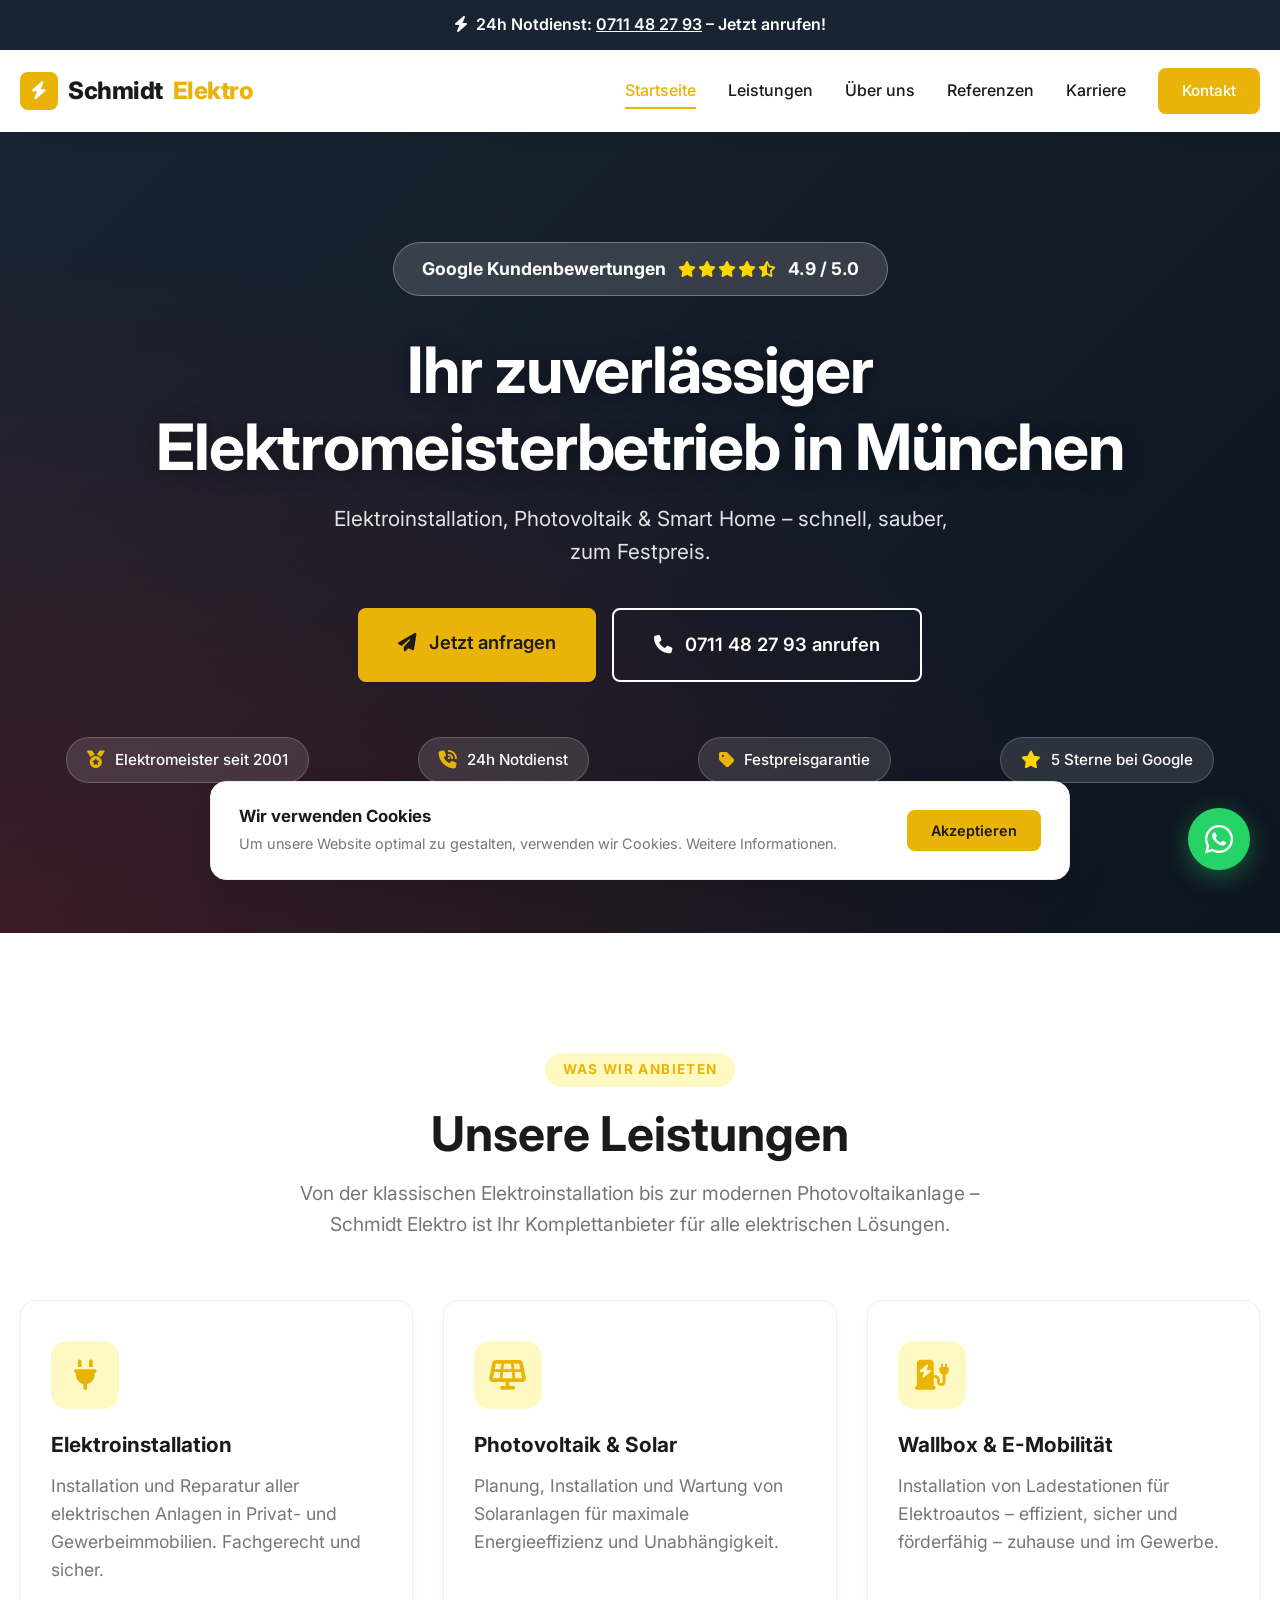
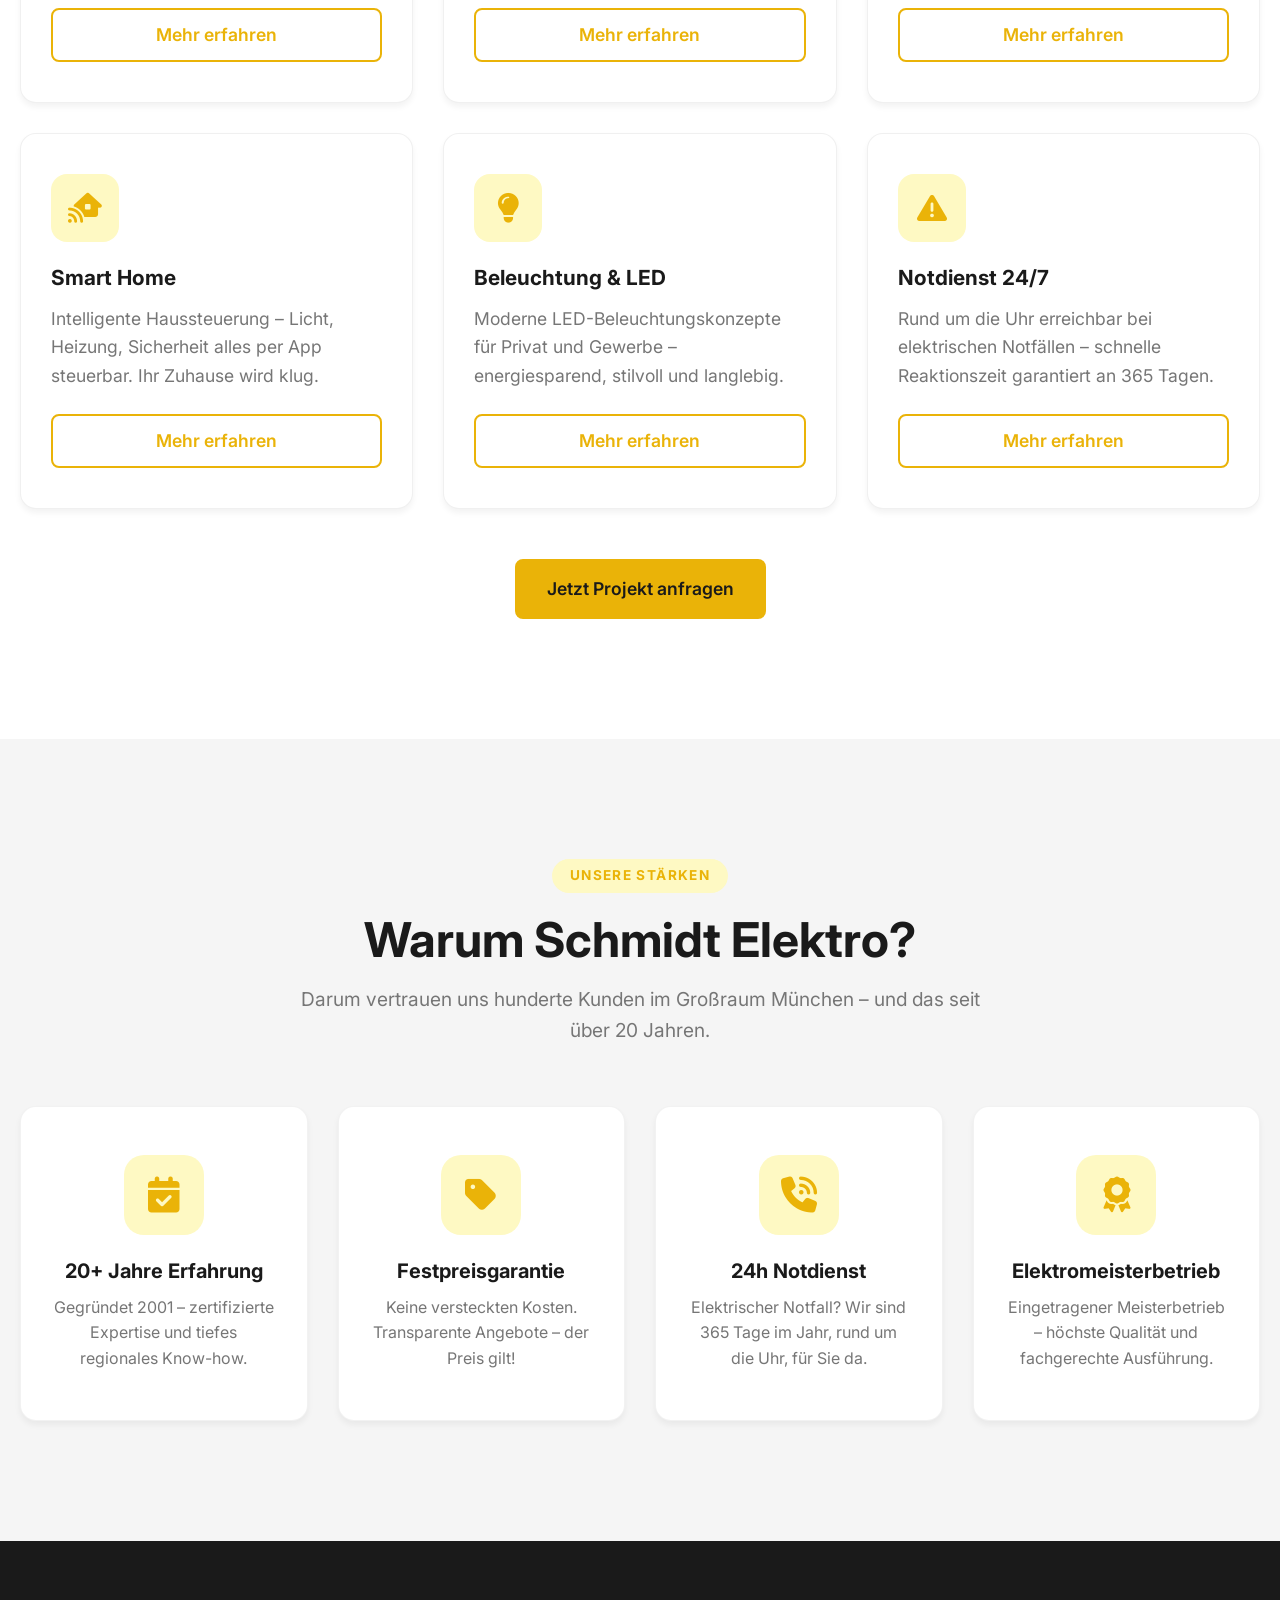
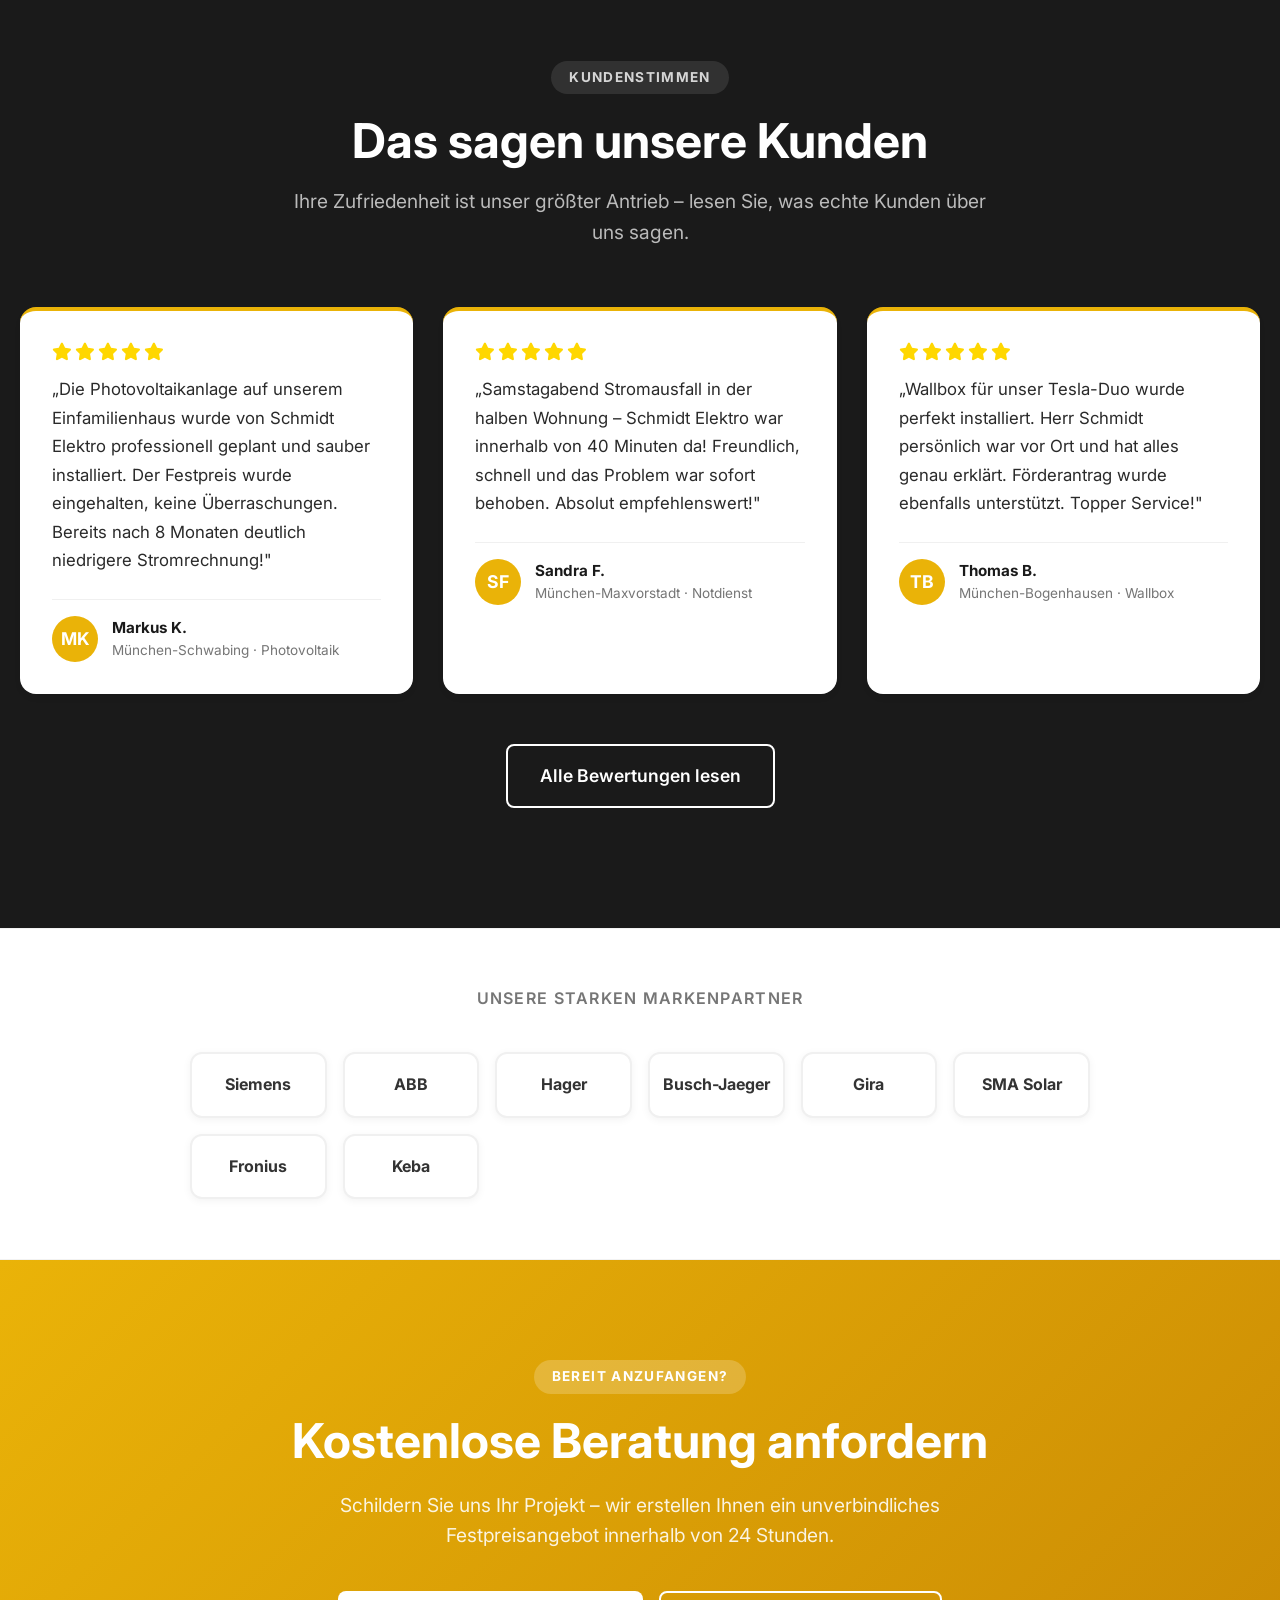
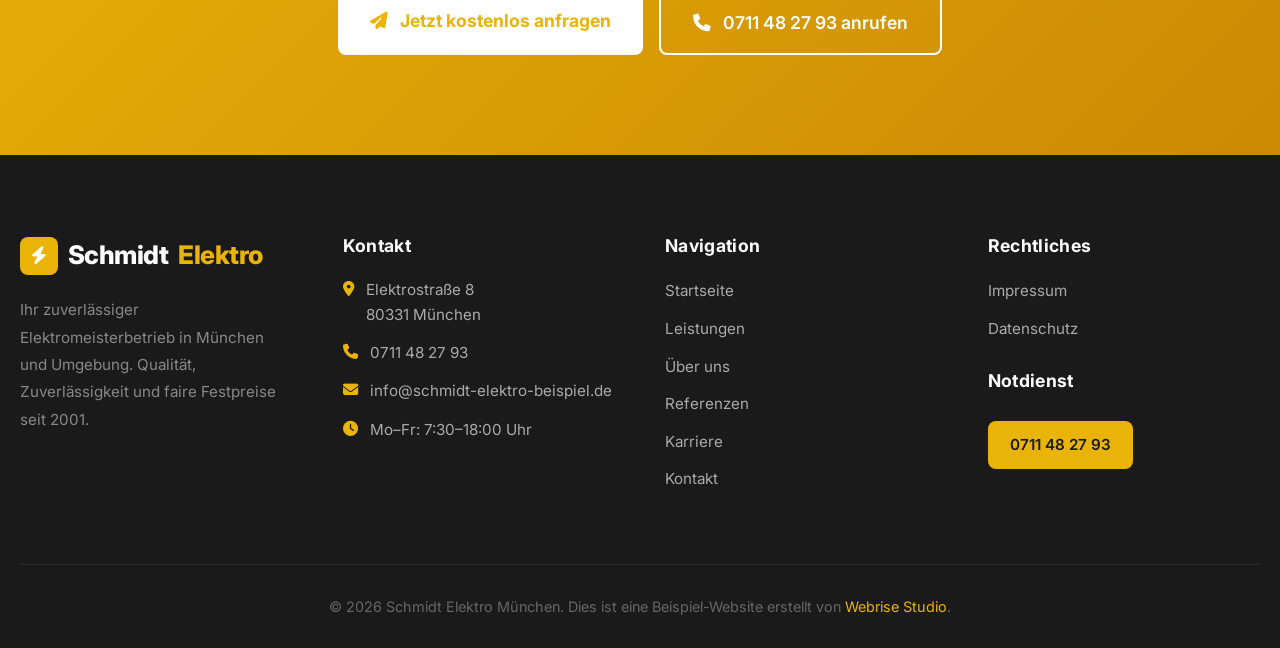
==== commit 92f454b2: "Demo-Personalisierung: Firma/Telefon/Banner komplett überarbeitet - DOMContentLoaded Bug gefixt (dir" ====
--- a/index.html
+++ b/index.html
@@ -15,10 +15,8 @@
     <link rel="stylesheet" href="https://cdnjs.cloudflare.com/ajax/libs/font-awesome/6.4.0/css/all.min.css">
 
     <link rel="stylesheet" href="css/style.css">
-  <link rel="icon" type="image/x-icon" href="favicon.ico">
-  <link rel="icon" type="image/png" sizes="32x32" href="favicon-32x32.png">
-  <link rel="icon" type="image/png" sizes="16x16" href="favicon-16x16.png">
-  <link rel="apple-touch-icon" sizes="180x180" href="apple-touch-icon.png">
+  <link rel="icon" type="image/png" href="favicon.png">
+  <link rel="apple-touch-icon" href="favicon.png">
   <!-- Open Graph -->
   <meta property="og:type" content="website">
   <meta property="og:url" content="https://webrisestudiode.github.io/schmidt-elektro/">
@@ -30,13 +28,13 @@
 <body>
 
 <!-- Personalisierter Demo-Banner -->
-<div id="personalized-banner" style="display:none; background:linear-gradient(90deg,#1a2332,#2d3f52); color:white; text-align:center; padding:10px 20px; font-size:0.9rem; font-weight:600; letter-spacing:0.01em; position:relative; z-index:9999; border-bottom:3px solid #EAB308;">
+<div id="personalized-banner" style="display:none; background:linear-gradient(90deg,#1a2332,#2d3f52); color:white; text-align:center; padding:10px 20px; font-size:0.9rem; font-weight:600; letter-spacing:0.01em; position:fixed;top:0;left:0;right:0;width:100%;z-index:9999; border-bottom:3px solid #EAB308;">
   <i class="fa-solid fa-bolt" style="color:#EAB308; margin-right:8px;"></i>
-  Guten Tag Herr/Frau <span id="banner-name" style="font-weight:800;"></span> – so könnte die Website von <strong id="banner-firma"></strong> aussehen &nbsp;·&nbsp;
+  Guten Tag Herr <span id="banner-name" style="font-weight:800;"></span> – so könnte Ihre Website aussehen &nbsp;·&nbsp; Alle Inhalte sind Beispieldaten
   <a href="https://webrisestudio.de/kontakt.html" target="_blank" style="color:#EAB308;text-decoration:underline;font-weight:700;">Website anfragen →</a>
 </div>
 <script>
-(function(){var p=new URLSearchParams(window.location.search),f=p.get('firma'),n=p.get('name');if(f&&n){var b=document.getElementById('personalized-banner');if(b){document.getElementById('banner-firma').textContent=f;document.getElementById('banner-name').textContent=n;b.style.display='block';}}})();
+(function(){var p=new URLSearchParams(window.location.search);var f=p.get('firma'),n=p.get('name'),s=p.get('stadt'),t=p.get('telefon');if(f)sessionStorage.setItem('ws_firma',f);if(n)sessionStorage.setItem('ws_name',n);if(s)sessionStorage.setItem('ws_stadt',s);if(t)sessionStorage.setItem('ws_telefon',t);var name=sessionStorage.getItem('ws_name');if(name){var b=document.getElementById('personalized-banner'),el=document.getElementById('banner-name');if(b&&el){el.textContent=name;b.style.display='block';}}})();
 </script>
 
     <!-- Notdienst Banner -->
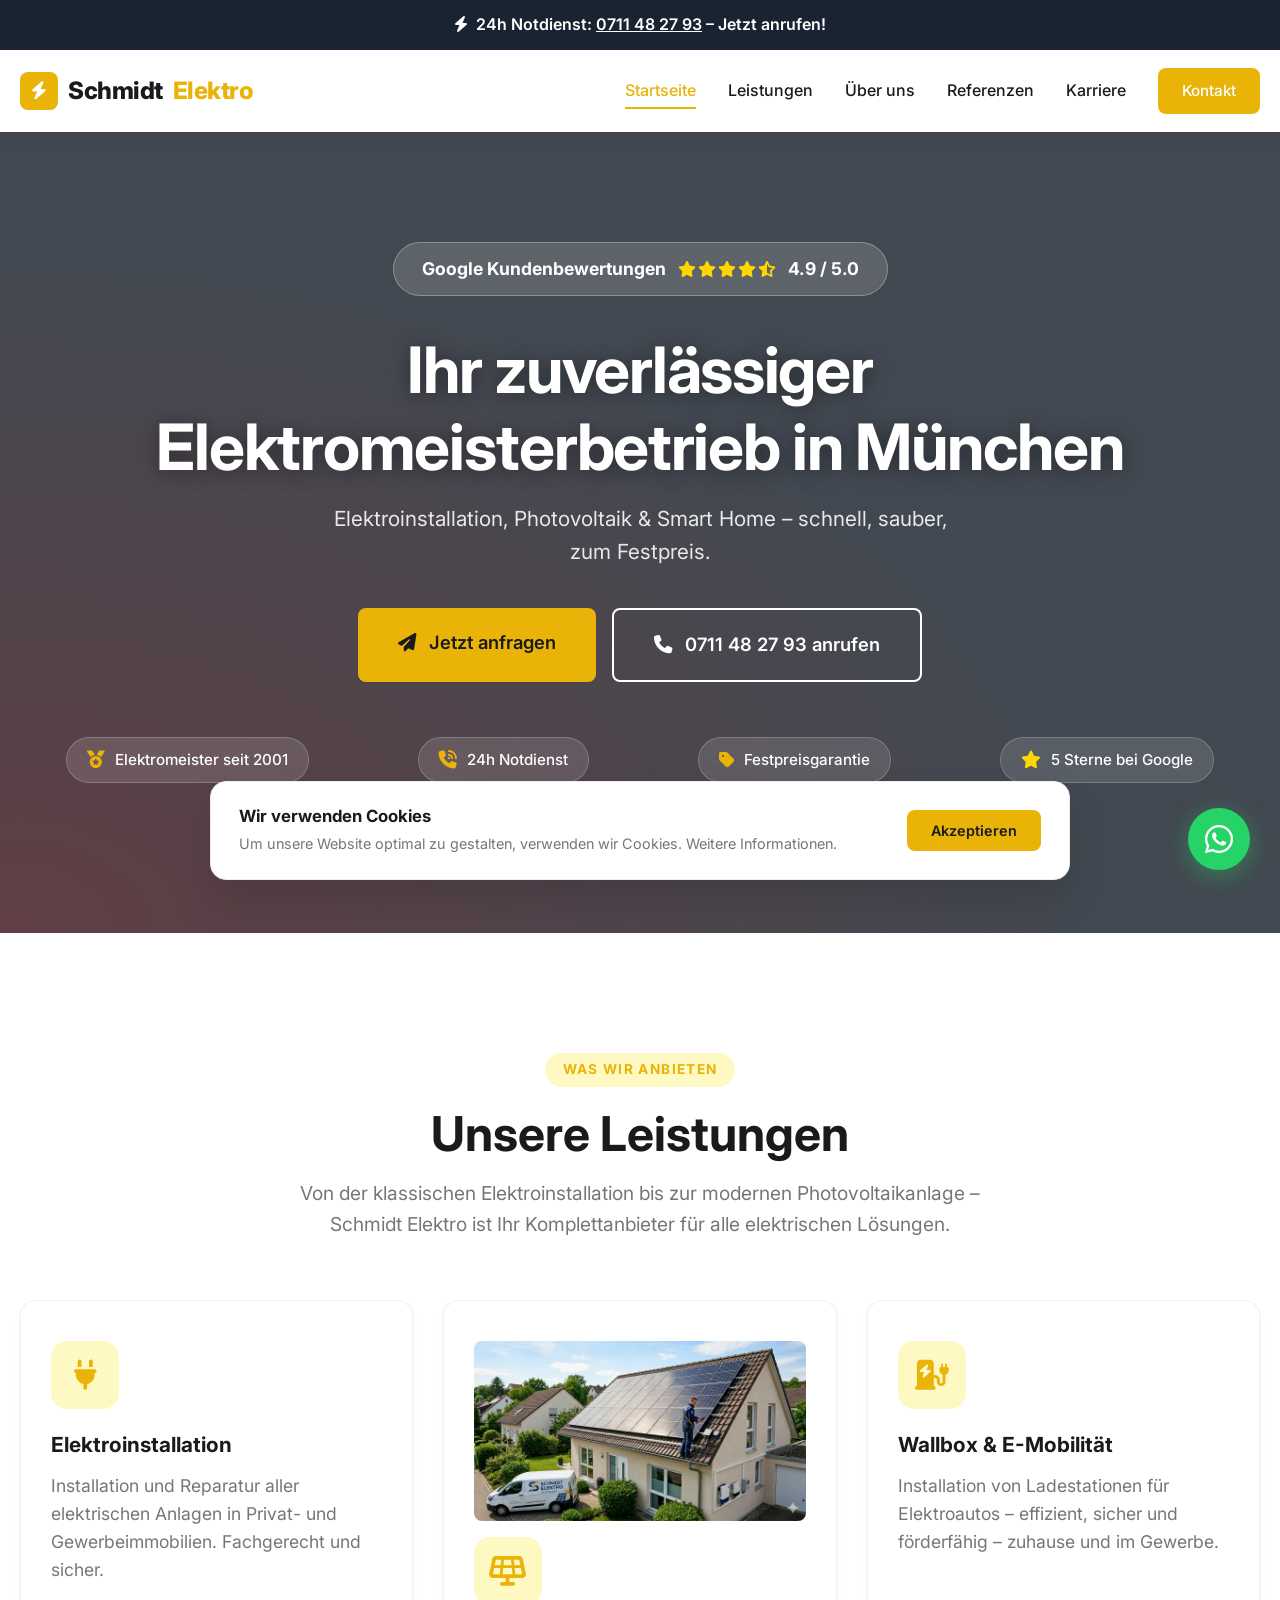
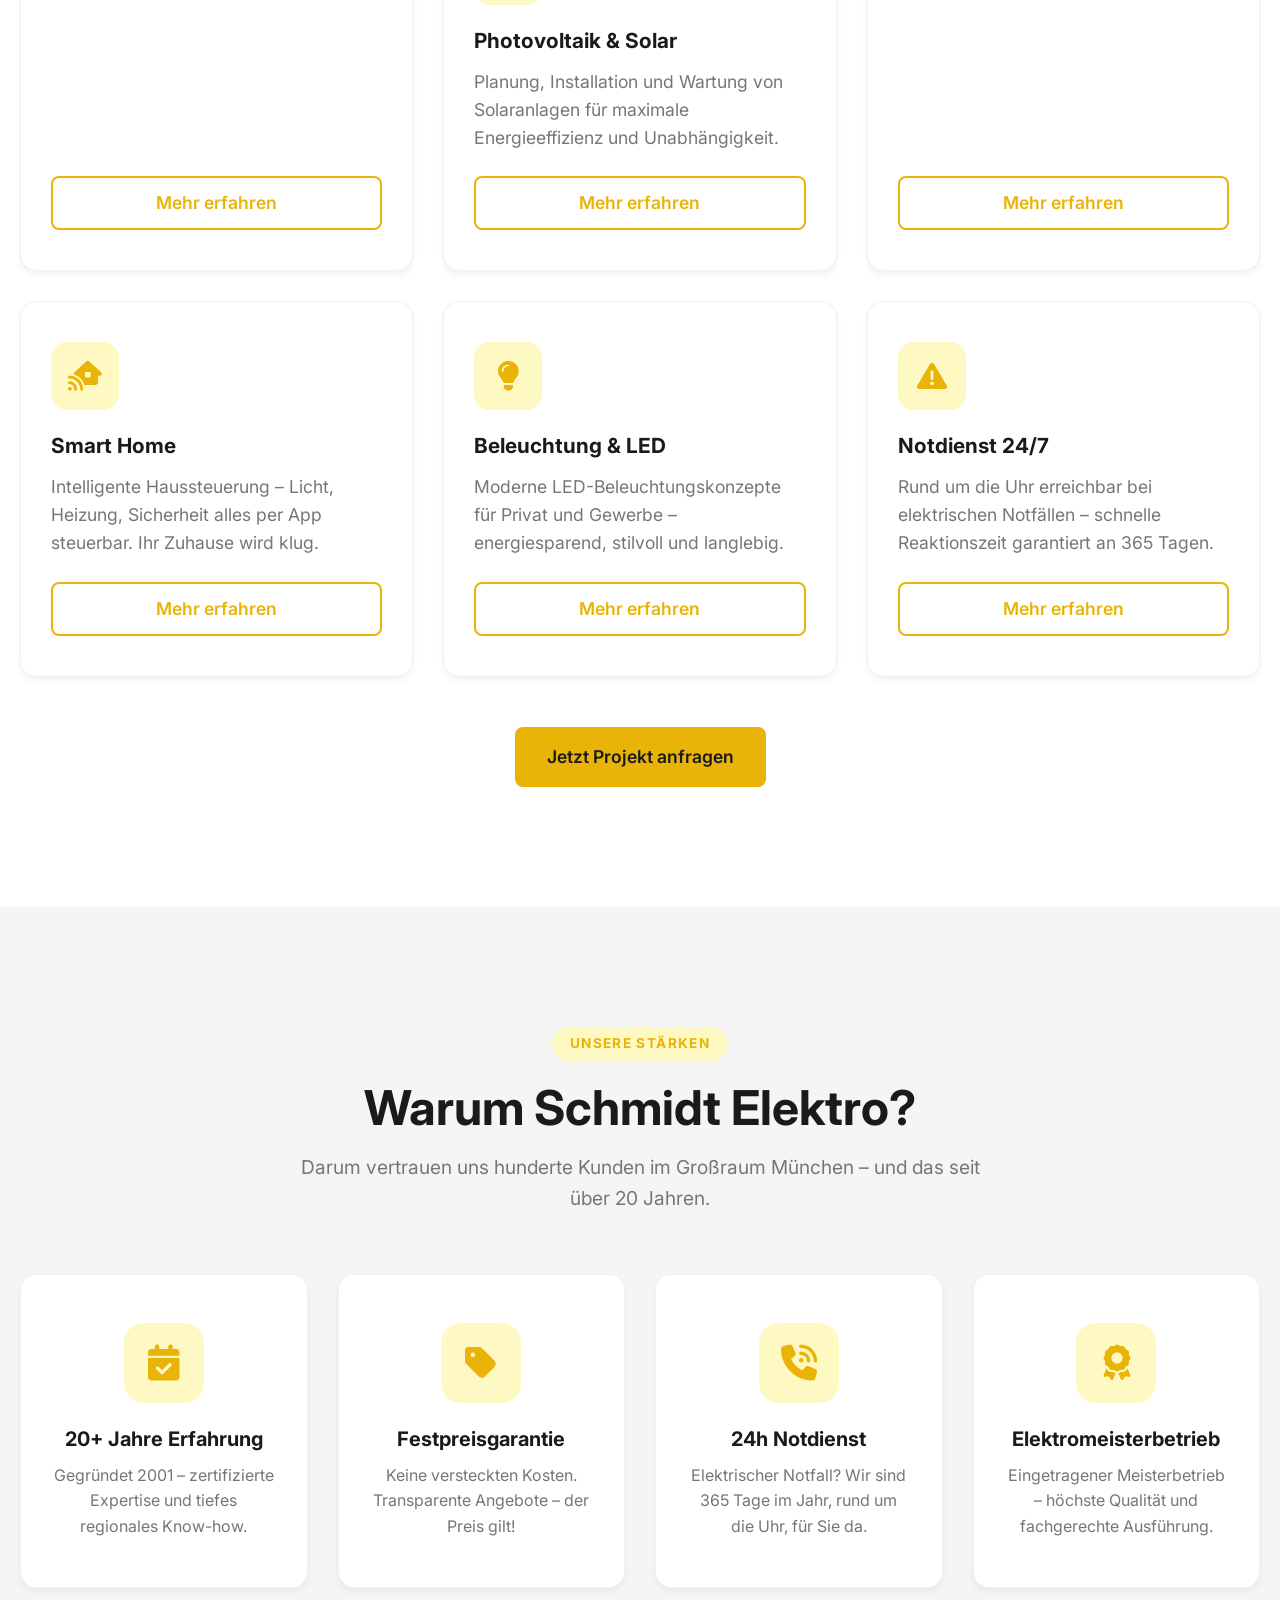
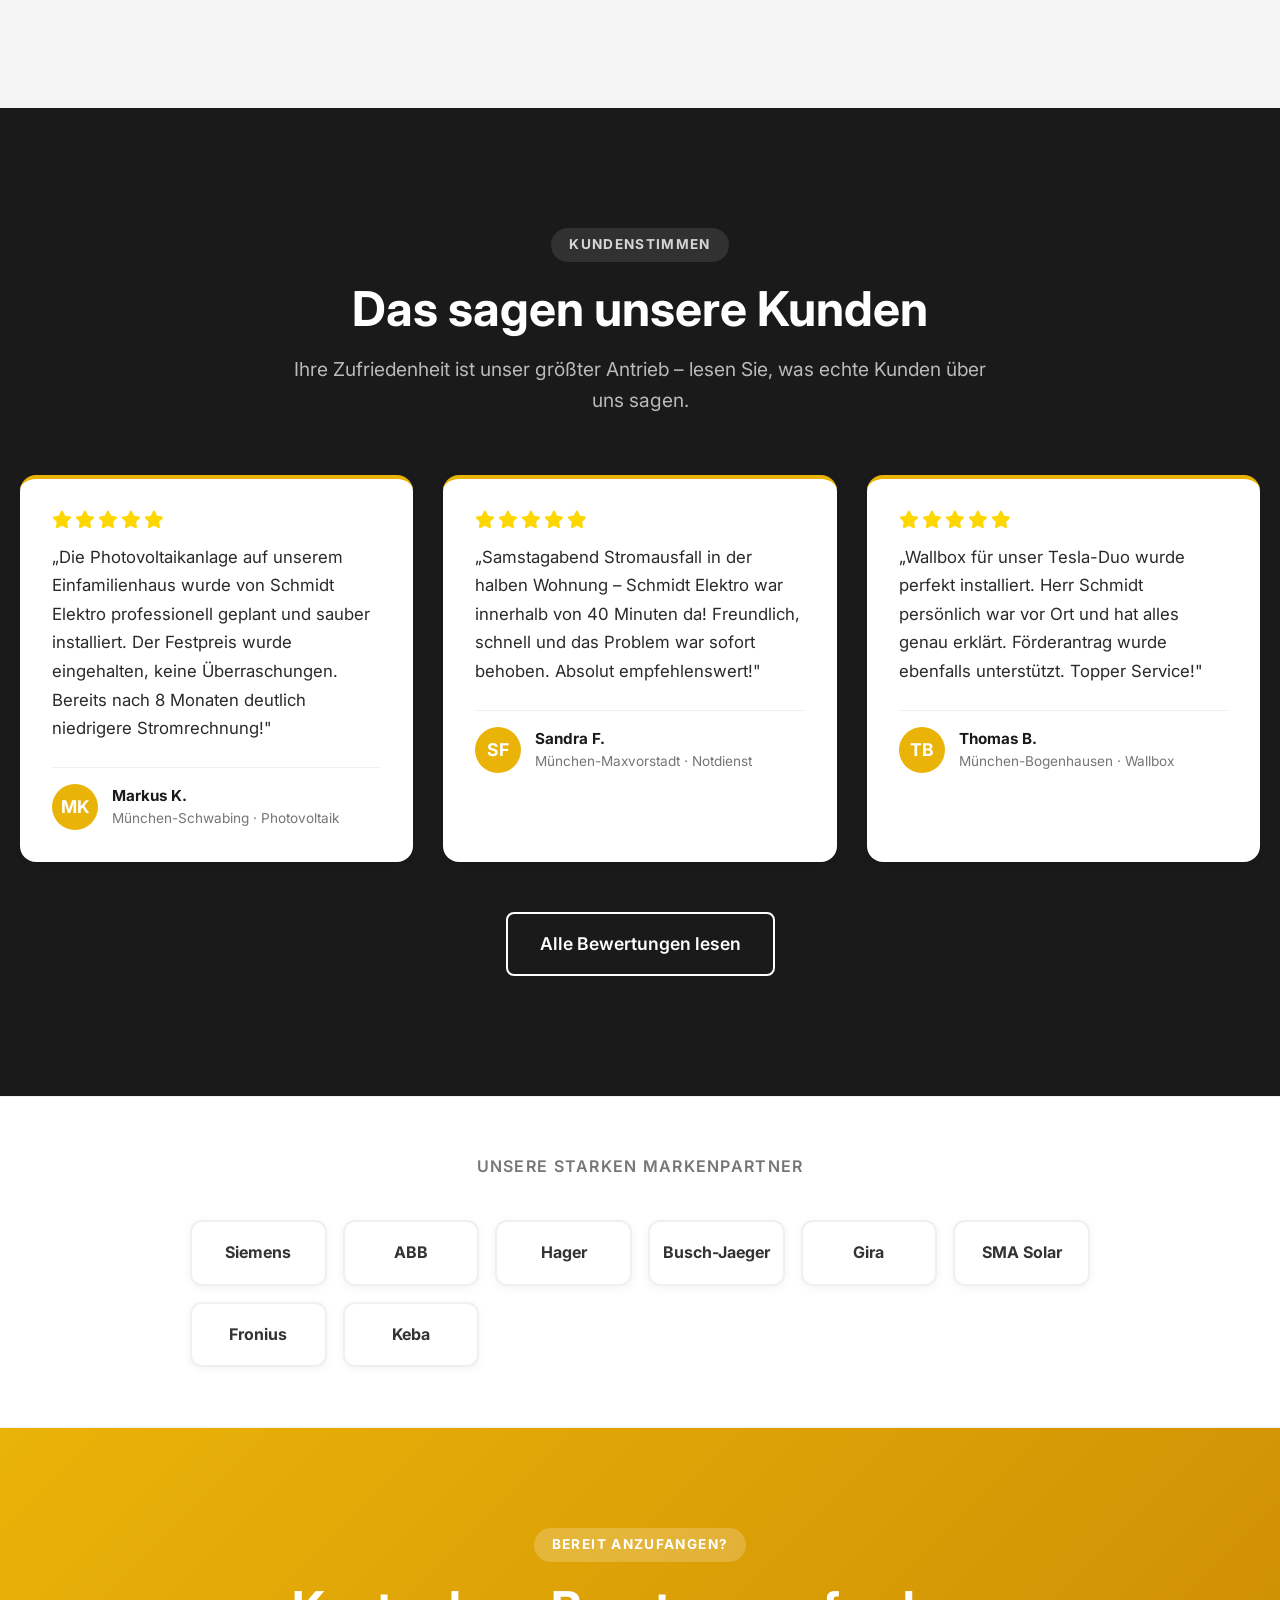
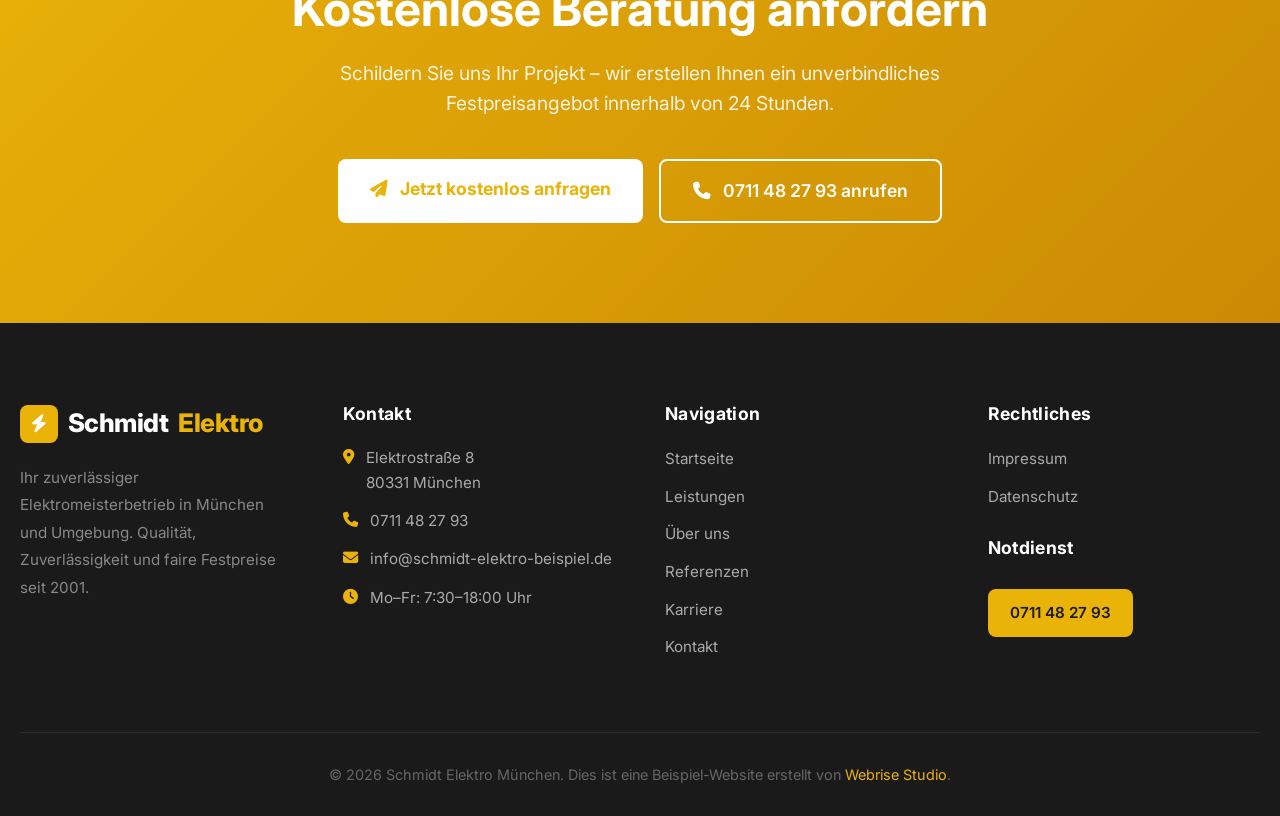
==== commit 41dc2e10: "Hero: eigenes Firmenfoto als Hintergrundbild eingebaut Unsplash/Gradient durch vorhandenes Foto aus " ====
--- a/index.html
+++ b/index.html
@@ -34,8 +34,9 @@
   <a href="https://webrisestudio.de/kontakt.html" target="_blank" style="color:#EAB308;text-decoration:underline;font-weight:700;">Website anfragen →</a>
 </div>
 <script>
-(function(){var p=new URLSearchParams(window.location.search);var f=p.get('firma'),n=p.get('name'),s=p.get('stadt'),t=p.get('telefon');if(f)sessionStorage.setItem('ws_firma',f);if(n)sessionStorage.setItem('ws_name',n);if(s)sessionStorage.setItem('ws_stadt',s);if(t)sessionStorage.setItem('ws_telefon',t);var name=sessionStorage.getItem('ws_name');if(name){var b=document.getElementById('personalized-banner'),el=document.getElementById('banner-name');if(b&&el){el.textContent=name;b.style.display='block';}}})();
+(function(){var p=new URLSearchParams(window.location.search);var f=p.get('firma'),n=p.get('name'),s=p.get('stadt'),t=p.get('telefon');if(f)sessionStorage.setItem('ws_firma',f);if(n)sessionStorage.setItem('ws_name',n);if(s)sessionStorage.setItem('ws_stadt',s);if(t)sessionStorage.setItem('ws_telefon',t);var name=sessionStorage.getItem('ws_name');if(name){var b=document.getElementById('personalized-banner'),el=document.getElementById('banner-name');if(b&&el){el.textContent=name;b.style.display='block';document.documentElement.appendChild(b);var h=b.offsetHeight||44;var sp=document.getElementById('ws-banner-spacer');if(sp)sp.style.height=h+'px';}}})();
 </script>
+<div id="ws-banner-spacer" style="height:0;overflow:hidden;"></div>
 
     <!-- Notdienst Banner -->
     <div class="emergency-banner">
@@ -128,6 +129,7 @@
                     <a href="leistungen.html#elektroinstallation" class="btn btn-outline" style="padding:11px 22px;">Mehr erfahren</a>
                 </div>
                 <div class="card animate-on-scroll" style="transition-delay:0.1s;">
+                    <img src="img/pv-anlage.webp" alt="Photovoltaik Solaranlage" style="width:100%;height:180px;object-fit:cover;border-radius:8px;margin-bottom:1rem;" loading="lazy">
                     <div class="card-icon"><i class="fa-solid fa-solar-panel"></i></div>
                     <h3 class="card-title">Photovoltaik & Solar</h3>
                     <p class="card-text">Planung, Installation und Wartung von Solaranlagen für maximale Energieeffizienz und Unabhängigkeit.</p>
--- a/css/style.css
+++ b/css/style.css
@@ -370,7 +370,7 @@
 .hero {
   position: relative;
   padding: 110px 0 150px;
-  background: linear-gradient(135deg, #1a2332 0%, #0d1520 100%);
+  background: linear-gradient(rgba(13, 21, 32, 0.78), rgba(13, 21, 32, 0.78)), url('img/chef.jpg') center/cover no-repeat;
   color: var(--color-white);
   text-align: center;
   overflow: hidden;
